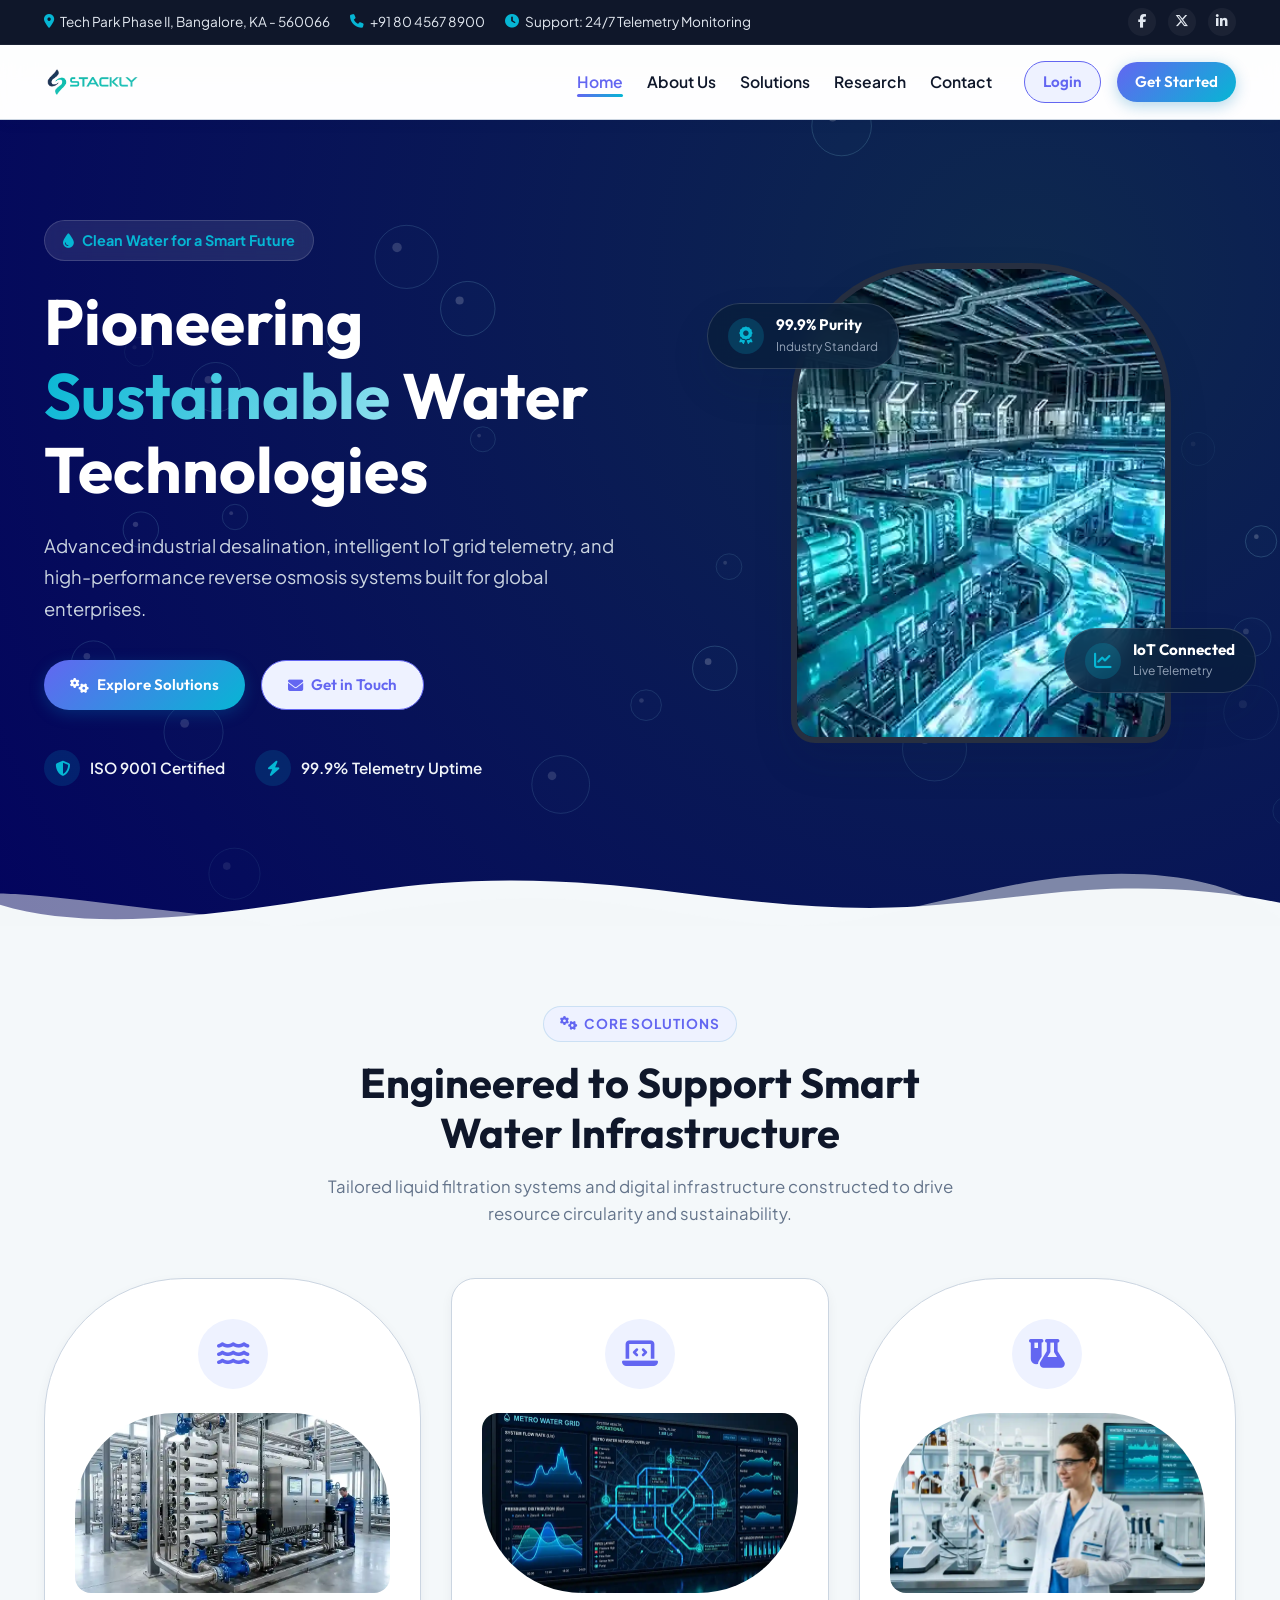
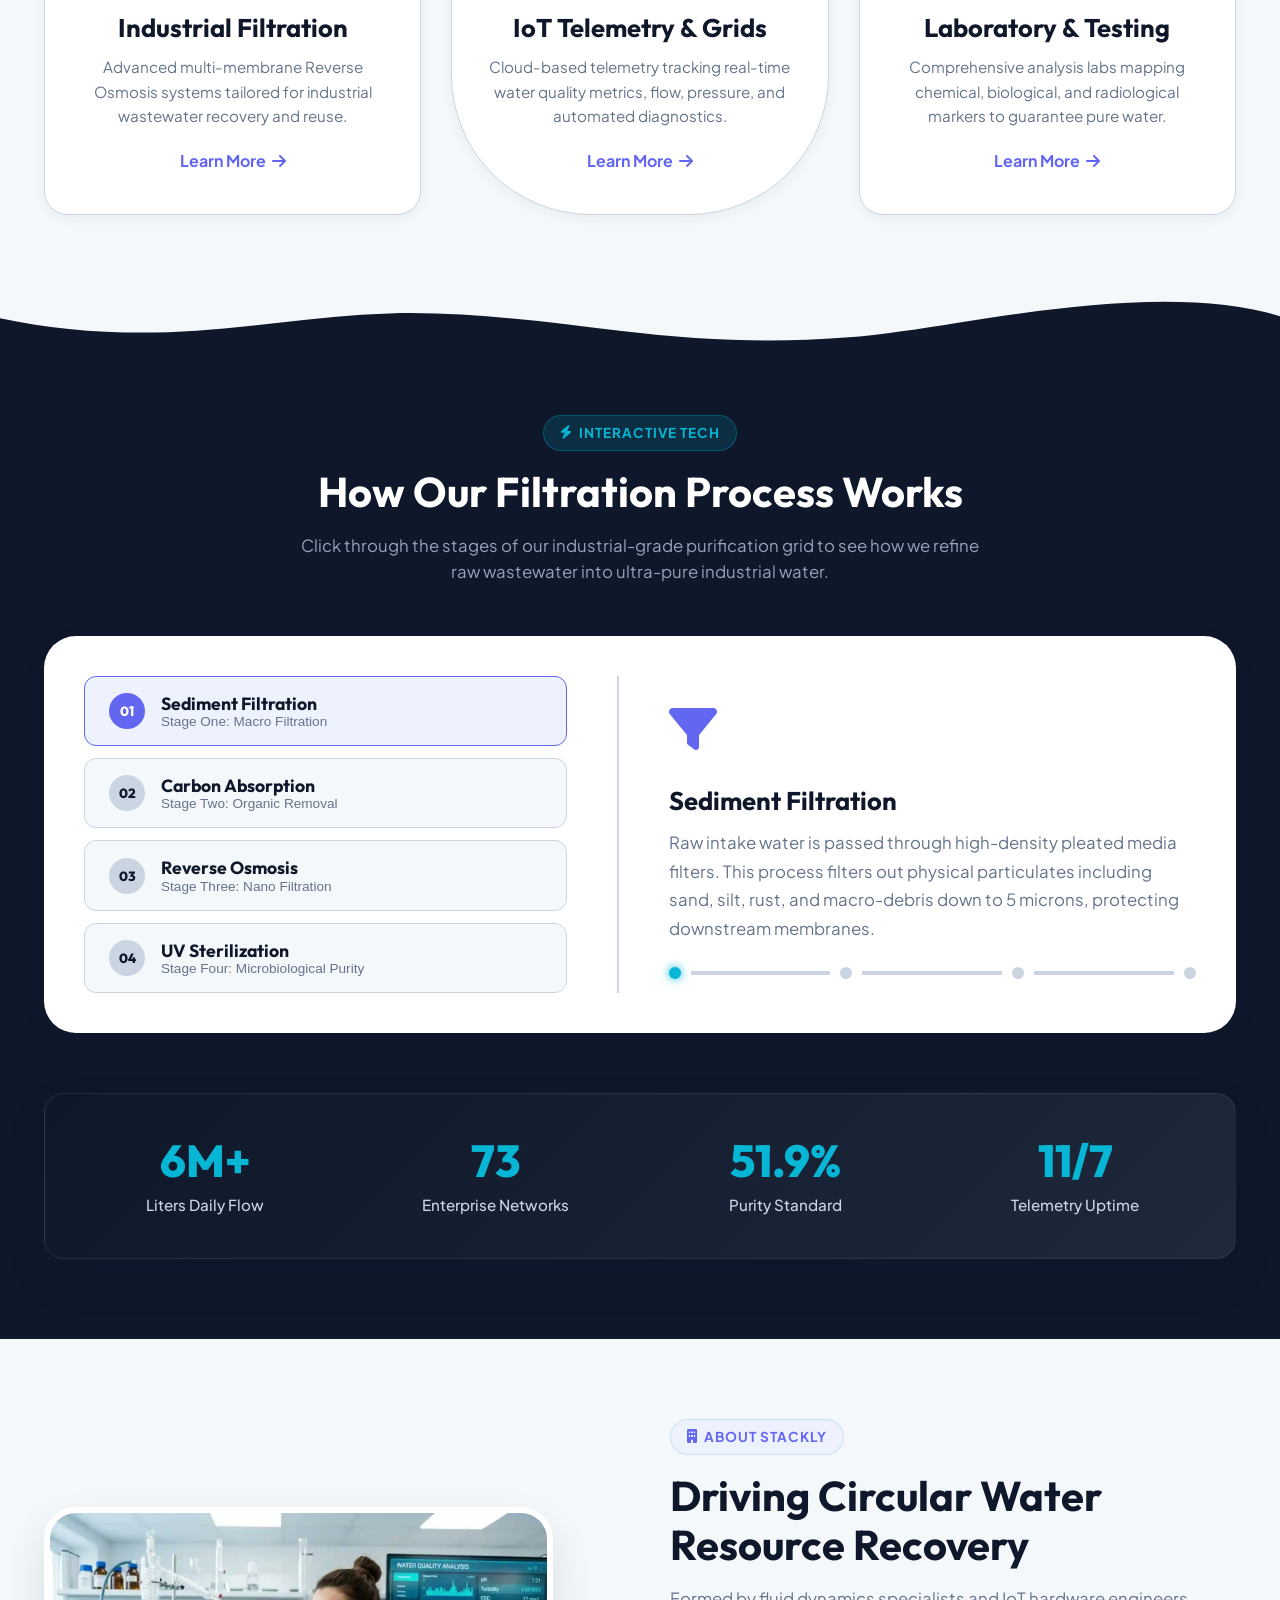
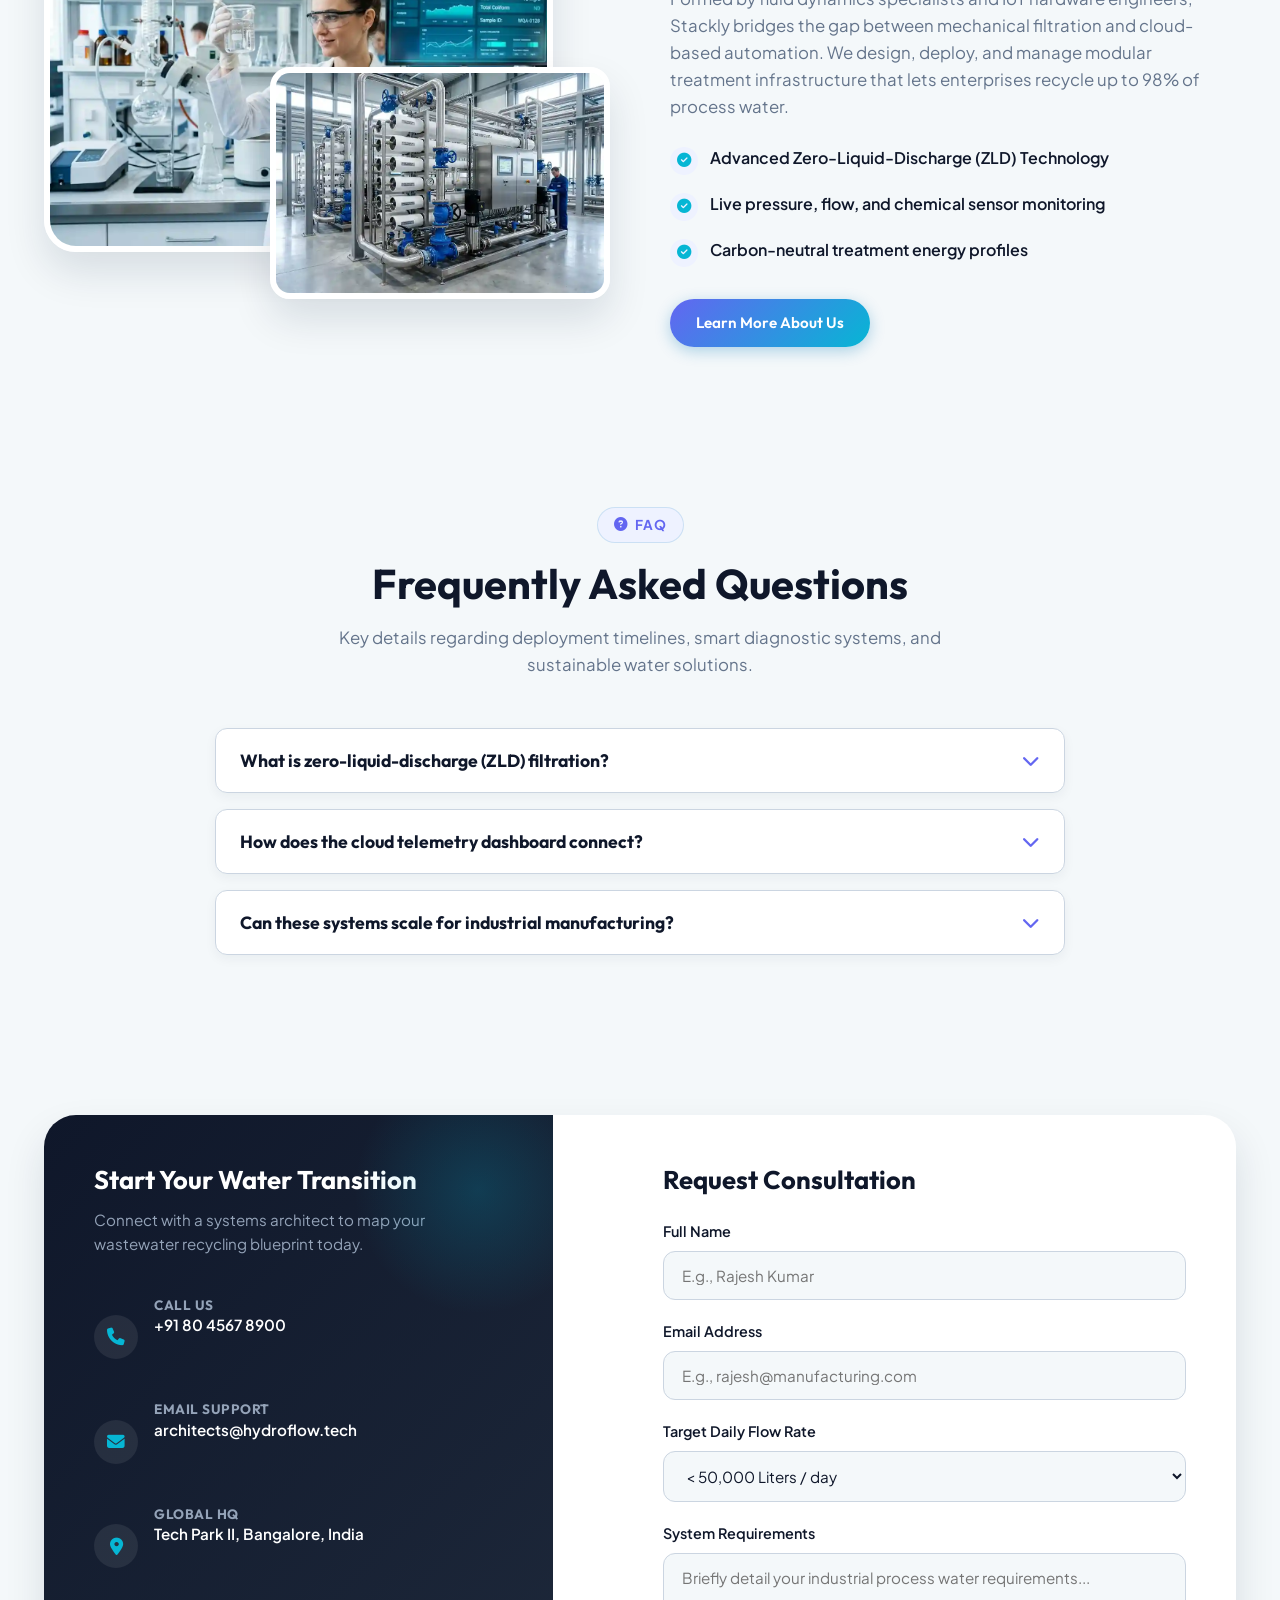
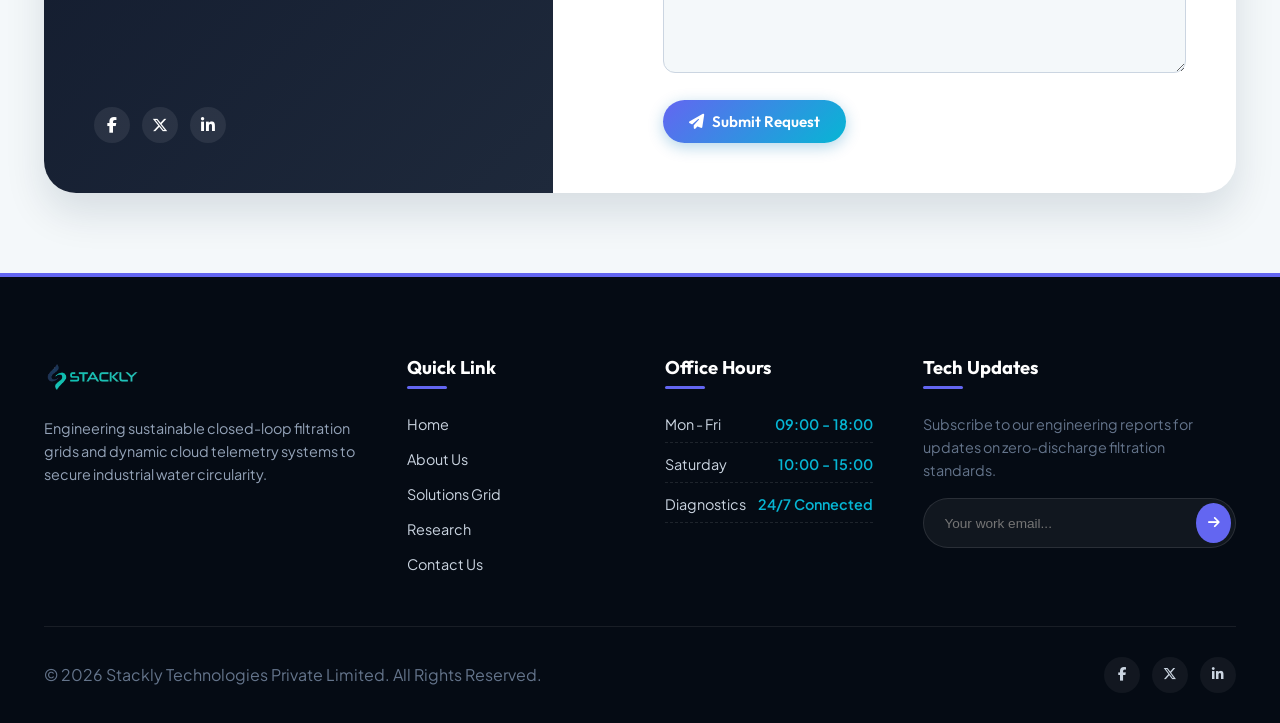
==== index.html @ 46a6b20b "hi" ====
<!DOCTYPE html>
<html lang="en">
<head>
  <meta charset="UTF-8">
  <meta name="viewport" content="width=device-width, initial-scale=1.0">
  <title>Stackly | Advanced Water Technology Solutions</title>
  <meta name="description" content="Stackly is a global leader in sustainable water technology, offering smart filtration, industrial desalination, wastewater treatment, and IoT grid monitoring.">
  <link rel="icon" type="image/webp" href="assets/logo.webp">
  <link rel="stylesheet" href="style.css">
  
  <!-- FontAwesome for Premium Icons -->
  <link rel="stylesheet" href="https://cdnjs.cloudflare.com/ajax/libs/font-awesome/6.5.2/css/all.min.css">
</head>
<body>

  <!-- Custom Cursor Particle Canvas -->
  <canvas id="cursor-canvas"></canvas>

  <!-- Preloader Screen (Fluid Drop Ripple) -->
  <div id="site-preloader" class="site-preloader">
    <div class="preloader-droplet-wrapper">
      <div class="preloader-droplet"></div>
      <div class="preloader-pool"></div>
      <div class="preloader-ripple"></div>
    </div>
    <div class="preloader-logo">Stack<span>ly</span></div>
    <div class="preloader-bar"><span></span></div>
  </div>

  <!-- Top Contact/Info Bar -->
  <div class="top-bar">
    <div class="container">
      <div class="top-bar-info">
        <span><i class="fa-solid fa-location-dot"></i> Tech Park Phase II, Bangalore, KA - 560066</span>
        <span><i class="fa-solid fa-phone"></i> +91 80 4567 8900</span>
        <span><i class="fa-solid fa-clock"></i> Support: 24/7 Telemetry Monitoring</span>
      </div>
      <div class="top-bar-links">
        <a href="404.html" title="Facebook"><i class="fa-brands fa-facebook-f"></i></a>
        <a href="404.html" title="Twitter"><i class="fa-brands fa-x-twitter"></i></a>
        <a href="404.html" title="LinkedIn"><i class="fa-brands fa-linkedin-in"></i></a>
      </div>
    </div>
  </div>

  <!-- Sticky Responsive Header -->
  <header class="navbar">
    <div class="container navbar-bar">
      <a href="index.html" class="brand-logo">
        <img src="assets/logo.webp" alt="Stackly Logo">
      </a>

      <button type="button" class="nav-toggle" id="nav-toggle" aria-label="Open menu" aria-expanded="false" aria-controls="nav-panel">
        <i class="fa-solid fa-bars"></i>
      </button>

      <div class="nav-panel" id="nav-panel">
        <div class="nav-panel-header">
          <a href="index.html" class="brand-logo">
            <img src="assets/logo.webp" alt="Stackly Logo">
          </a>
          <button type="button" class="nav-close" id="nav-close" aria-label="Close menu">
            <i class="fa-solid fa-xmark"></i>
          </button>
        </div>

        <ul class="nav-menu">
          <li><a href="index.html" class="nav-link active">Home</a></li>
          <li><a href="about.html" class="nav-link">About Us</a></li>
          <li><a href="services.html" class="nav-link">Solutions</a></li>
          <li><a href="research.html" class="nav-link">Research</a></li>
          <li><a href="contact.html" class="nav-link">Contact</a></li>
        </ul>

        <div class="nav-actions">
          <a href="login.html" class="btn btn-secondary btn-sm" style="border: 1.5px solid var(--primary); padding: 8px 18px;">Login</a>
          <a href="create-account.html" class="btn btn-primary btn-sm" style="padding: 8px 18px;">Get Started</a>
        </div>
      </div>
    </div>
  </header>

  <!-- Interactive Hero Section -->
  <section class="hero-section">
    <!-- Bubble Simulation Background Canvas -->
    <canvas id="hero-bg-canvas" class="hero-bg-canvas"></canvas>
    
    <div class="container hero-grid">
      <div class="hero-content reveal-left">
        <div class="hero-badge">
          <i class="fa-solid fa-droplet"></i> Clean Water for a Smart Future
        </div>
        <h1 class="hero-title">Pioneering <span>Sustainable</span> Water Technologies</h1>
        <p class="hero-desc">Advanced industrial desalination, intelligent IoT grid telemetry, and high-performance reverse osmosis systems built for global enterprises.</p>

        <div class="hero-buttons">
          <a href="404.html" class="btn btn-primary"><i class="fa-solid fa-gears"></i> Explore Solutions</a>
          <a href="404.html" class="btn btn-secondary"><i class="fa-solid fa-envelope"></i> Get in Touch</a>
        </div>

        <div class="hero-features">
          <div class="hero-feature-item">
            <i class="fa-solid fa-shield-halved"></i> ISO 9001 Certified
          </div>
          <div class="hero-feature-item">
            <i class="fa-solid fa-bolt"></i> 99.9% Telemetry Uptime
          </div>
        </div>
      </div>

      <div class="hero-visual reveal-right">
        <div class="hero-image-wrapper">
          <img src="assets/hero (3)_11zon.webp" alt="Advanced Water Purification Facility">
        </div>

        <!-- Floating Metrics Cards -->
        <div class="floating-card floating-card-1">
          <div class="floating-icon"><i class="fa-solid fa-award"></i></div>
          <div class="floating-text">
            <h5>99.9% Purity</h5>
            <p>Industry Standard</p>
          </div>
        </div>

        <div class="floating-card floating-card-2">
          <div class="floating-icon"><i class="fa-solid fa-chart-line"></i></div>
          <div class="floating-text">
            <h5>IoT Connected</h5>
            <p>Live Telemetry</p>
          </div>
        </div>
      </div>
    </div>

    <!-- Smooth animated SVG wave divider at bottom -->
    <div class="wave-divider" aria-hidden="true">
      <svg data-name="Layer 1" xmlns="http://www.w3.org/2000/svg" viewBox="0 0 1200 120" preserveAspectRatio="none">
        <path d="M0,0V46.29c47.79,22.2,103.59,32.17,158,28,70.36-5.37,136.33-33.31,206.8-37.5C438.64,32.43,512.34,53.67,583,72.05c69.27,18,138.3,24.88,209.4,13.08,36.15-6,69.85-17.84,104.45-29.34C989.49,25,1113-14.29,1200,42.4V0Z" class="shape-fill"></path>
        <path d="M0,0V15.81C13,36.92,27.64,56.86,47.69,72.05,99.41,111.27,165,111,224.58,91.58c31.15-10.15,60.09-26.07,89.67-39.8,40.92-19,84.73-46,130.83-49.67,36.26-2.85,70.9,9.42,105,20.34,35.81,11.5,71.07,23.63,108.77,29.92,57.17,9.53,114.73-1.89,170.83-17.58,42-11.75,81.42-30.83,122.92-42.58C921,5.5,994,18.42,1062,35.35c41.36,10.3,81.56,22.84,123.64,28.61C1191.13,64.73,1196.2,65.07,1200,65.24V0Z" class="shape-fill"></path>
      </svg>
    </div>
  </section>

  <!-- Solutions Grid (Arch layout like veterinary site) -->
  <section class="section">
    <div class="container">
      <div class="section-header reveal">
        <span class="section-tag"><i class="fa-solid fa-gears"></i> Core Solutions</span>
        <h2 class="section-title">Engineered to Support Smart Water Infrastructure</h2>
        <p class="section-desc">Tailored liquid filtration systems and digital infrastructure constructed to drive resource circularity and sustainability.</p>
      </div>

      <div class="arch-grid">
        <!-- Arch Card 1 (Normal Arch) -->
        <div class="arch-card reveal delay-100">
          <div class="arch-card-icon"><i class="fa-solid fa-water"></i></div>
          <img src="assets/filtration_11zon.webp" alt="Industrial RO Purification Cylinders" class="arch-card-img">
          <h3 class="arch-card-title">Industrial Filtration</h3>
          <p class="arch-card-desc">Advanced multi-membrane Reverse Osmosis systems tailored for industrial wastewater recovery and reuse.</p>
          <a href="404.html" class="learn-more-link">Learn More <i class="fa-solid fa-arrow-right"></i></a>
        </div>

        <!-- Arch Card 2 (Inverted Arch) -->
        <div class="arch-card invert-arch reveal delay-200">
          <div class="arch-card-icon"><i class="fa-solid fa-laptop-code"></i></div>
          <img src="assets/dashboard_11zon.webp" alt="Smart IoT Flow Dashboard Visualization" class="arch-card-img">
          <h3 class="arch-card-title">IoT Telemetry & Grids</h3>
          <p class="arch-card-desc">Cloud-based telemetry tracking real-time water quality metrics, flow, pressure, and automated diagnostics.</p>
          <a href="404.html" class="learn-more-link">Learn More <i class="fa-solid fa-arrow-right"></i></a>
        </div>

        <!-- Arch Card 3 (Normal Arch) -->
        <div class="arch-card reveal delay-300">
          <div class="arch-card-icon"><i class="fa-solid fa-flask-vial"></i></div>
          <img src="assets/lab_11zon.webp" alt="Technician Testing Pure Water Quality" class="arch-card-img">
          <h3 class="arch-card-title">Laboratory & Testing</h3>
          <p class="arch-card-desc">Comprehensive analysis labs mapping chemical, biological, and radiological markers to guarantee pure water.</p>
          <a href="404.html" class="learn-more-link">Learn More <i class="fa-solid fa-arrow-right"></i></a>
        </div>
      </div>
    </div>
  </section>

  <!-- Interactive 4-Stage Filtration Simulator Section -->
  <section class="section section-dark">
    <!-- Top Animated Wave Divider -->
    <div class="wave-divider-top" aria-hidden="true">
      <svg data-name="Layer 1" xmlns="http://www.w3.org/2000/svg" viewBox="0 0 1200 120" preserveAspectRatio="none">
        <path d="M0,0V46.29c47.79,22.2,103.59,32.17,158,28,70.36-5.37,136.33-33.31,206.8-37.5C438.64,32.43,512.34,53.67,583,72.05c69.27,18,138.3,24.88,209.4,13.08,36.15-6,69.85-17.84,104.45-29.34C989.49,25,1113-14.29,1200,42.4V0Z" class="shape-fill"></path>
      </svg>
    </div>

    <div class="container" style="padding-top: 40px;">
      <div class="section-header reveal">
        <span class="section-tag"><i class="fa-solid fa-bolt"></i> Interactive Tech</span>
        <h2 class="section-title">How Our Filtration Process Works</h2>
        <p class="section-desc">Click through the stages of our industrial-grade purification grid to see how we refine raw wastewater into ultra-pure industrial water.</p>
      </div>

      <!-- Interactive filtration container -->
      <div class="filtration-container reveal">
        <!-- Stage buttons (left) -->
        <div class="filtration-stages">
          <button class="filtration-stage-btn active" data-stage="1">
            <div class="filtration-stage-num">01</div>
            <div class="filtration-stage-title">
              <h4>Sediment Filtration</h4>
              <p>Stage One: Macro Filtration</p>
            </div>
          </button>
          <button class="filtration-stage-btn" data-stage="2">
            <div class="filtration-stage-num">02</div>
            <div class="filtration-stage-title">
              <h4>Carbon Absorption</h4>
              <p>Stage Two: Organic Removal</p>
            </div>
          </button>
          <button class="filtration-stage-btn" data-stage="3">
            <div class="filtration-stage-num">03</div>
            <div class="filtration-stage-title">
              <h4>Reverse Osmosis</h4>
              <p>Stage Three: Nano Filtration</p>
            </div>
          </button>
          <button class="filtration-stage-btn" data-stage="4">
            <div class="filtration-stage-num">04</div>
            <div class="filtration-stage-title">
              <h4>UV Sterilization</h4>
              <p>Stage Four: Microbiological Purity</p>
            </div>
          </button>
        </div>

        <!-- Stage details (right) -->
        <div class="filtration-details">
          <!-- Card 1 -->
          <div class="filtration-detail-card active" id="detail-1">
            <div class="filtration-detail-icon"><i class="fa-solid fa-filter"></i></div>
            <h3 class="filtration-detail-title">Sediment Filtration</h3>
            <p class="filtration-detail-desc">Raw intake water is passed through high-density pleated media filters. This process filters out physical particulates including sand, silt, rust, and macro-debris down to 5 microns, protecting downstream membranes.</p>
            <div class="filtration-flow-diagram">
              <span class="flow-dot filled"></span>
              <span class="flow-line"></span>
              <span class="flow-dot"></span>
              <span class="flow-line"></span>
              <span class="flow-dot"></span>
              <span class="flow-line"></span>
              <span class="flow-dot"></span>
            </div>
          </div>

          <!-- Card 2 -->
          <div class="filtration-detail-card" id="detail-2">
            <div class="filtration-detail-icon"><i class="fa-solid fa-cube"></i></div>
            <h3 class="filtration-detail-title">Activated Carbon Absorption</h3>
            <p class="filtration-detail-desc">Water flows through porous activated carbon blocks that absorb volatile organic compounds (VOCs), chlorine, synthetic chemicals, pesticides, and unpleasant tastes or odors. An essential shield stage for our RO membranes.</p>
            <div class="filtration-flow-diagram">
              <span class="flow-dot filled"></span>
              <span class="flow-line filled"></span>
              <span class="flow-dot filled"></span>
              <span class="flow-line"></span>
              <span class="flow-dot"></span>
              <span class="flow-line"></span>
              <span class="flow-dot"></span>
            </div>
          </div>

          <!-- Card 3 -->
          <div class="filtration-detail-card" id="detail-3">
            <div class="filtration-detail-icon"><i class="fa-solid fa-circle-nodes"></i></div>
            <h3 class="filtration-detail-title">Reverse Osmosis (RO)</h3>
            <p class="filtration-detail-desc">The core chemical purification phase. Water is pressurized through semi-permeable spiral-wound RO membranes. This nanostructure blocks 99.9% of dissolved salts, heavy metals, microplastics, fluorides, and contaminants down to 0.0001 microns.</p>
            <div class="filtration-flow-diagram">
              <span class="flow-dot filled"></span>
              <span class="flow-line filled"></span>
              <span class="flow-dot filled"></span>
              <span class="flow-line filled"></span>
              <span class="flow-dot filled"></span>
              <span class="flow-line"></span>
              <span class="flow-dot"></span>
            </div>
          </div>

          <!-- Card 4 -->
          <div class="filtration-detail-card" id="detail-4">
            <div class="filtration-detail-icon"><i class="fa-solid fa-sun"></i></div>
            <h3 class="filtration-detail-title">UV Sterilization</h3>
            <p class="filtration-detail-desc">In the final sanitation loop, water passes through a chamber emitting high-intensity germicidal UV-C wavelengths (254nm). This destroys the cellular DNA of viruses, bacteria, and cysts, rendering water microbiologically pure without chemicals.</p>
            <div class="filtration-flow-diagram">
              <span class="flow-dot filled"></span>
              <span class="flow-line filled"></span>
              <span class="flow-dot filled"></span>
              <span class="flow-line filled"></span>
              <span class="flow-dot filled"></span>
              <span class="flow-line filled"></span>
              <span class="flow-dot filled"></span>
            </div>
          </div>
        </div>
      </div>

      <!-- Stats Bar with dynamic count-up -->
      <div class="stats-bar reveal">
        <div class="stat-item">
          <h3 class="count-target" data-value="12000000">0</h3>
          <p>Liters Daily Flow</p>
        </div>
        <div class="stat-item">
          <h3 class="count-target" data-value="140">0</h3>
          <p>Enterprise Networks</p>
        </div>
        <div class="stat-item">
          <h3 class="count-target" data-value="99" data-suffix=".9%">0</h3>
          <p>Purity Standard</p>
        </div>
        <div class="stat-item">
          <h3 class="count-target" data-value="24" data-suffix="/7">0</h3>
          <p>Telemetry Uptime</p>
        </div>
      </div>
    </div>
  </section>

  <!-- About Us Split Panel -->
  <section class="section">
    <div class="container about-split-grid">
      <div class="about-split-visual reveal-left">
        <img src="assets/lab_11zon.webp" alt="HydroFlow Water Lab Facility" class="about-image-main">
        <img src="assets/filtration_11zon.webp" alt="Membrane cylinders close-up" class="about-image-sub">
      </div>

      <div class="about-split-content reveal-right">
        <span class="section-tag"><i class="fa-solid fa-building"></i> About Stackly</span>
        <h2 class="section-title">Driving Circular Water Resource Recovery</h2>
        <p class="section-desc">Formed by fluid dynamics specialists and IoT hardware engineers, Stackly bridges the gap between mechanical filtration and cloud-based automation. We design, deploy, and manage modular treatment infrastructure that lets enterprises recycle up to 98% of process water.</p>
        
        <ul class="about-bullets">
          <li><i class="fa-solid fa-circle-check"></i> Advanced Zero-Liquid-Discharge (ZLD) Technology</li>
          <li><i class="fa-solid fa-circle-check"></i> Live pressure, flow, and chemical sensor monitoring</li>
          <li><i class="fa-solid fa-circle-check"></i> Carbon-neutral treatment energy profiles</li>
        </ul>

        <a href="404.html" class="btn btn-primary">Learn More About Us</a>
      </div>
    </div>
  </section>

  <!-- FAQ Accordion -->
  <section class="section bg-light-section">
    <div class="container">
      <div class="section-header reveal">
        <span class="section-tag"><i class="fa-solid fa-circle-question"></i> FAQ</span>
        <h2 class="section-title">Frequently Asked Questions</h2>
        <p class="section-desc">Key details regarding deployment timelines, smart diagnostic systems, and sustainable water solutions.</p>
      </div>

      <div class="faq-list reveal">
        <div class="faq-item">
          <button class="faq-question">
            What is zero-liquid-discharge (ZLD) filtration?
            <i class="fa-solid fa-chevron-down"></i>
          </button>
          <div class="faq-answer">
            <p>Zero-Liquid-Discharge (ZLD) is a treatment process designed to limit wastewater discharge entirely. It purifies wastewater, recovers resources, and concentrates solids into a dry crystal mass for safe recovery or disposal, saving up to 98% of process water.</p>
          </div>
        </div>

        <div class="faq-item">
          <button class="faq-question">
            How does the cloud telemetry dashboard connect?
            <i class="fa-solid fa-chevron-down"></i>
          </button>
          <div class="faq-answer">
            <p>Every filtration skid we deploy is built with an integrated IoT controller connected to industrial-grade sensors. This telemetry streams real-time pressure differential, TDS (Total Dissolved Solids) count, flow rate, and valve status to our secure AWS dashboard for analytics.</p>
          </div>
        </div>

        <div class="faq-item">
          <button class="faq-question">
            Can these systems scale for industrial manufacturing?
            <i class="fa-solid fa-chevron-down"></i>
          </button>
          <div class="faq-answer">
            <p>Absolutely. We build modular containerized treatment solutions capable of filtering anywhere from 10,000 liters to over 5,000,000 liters of intake daily. Module additions can be hot-swapped into existing pipe grids with minimal downtime.</p>
          </div>
        </div>
      </div>
    </div>
  </section>

  <!-- Contact Us Quick Form Section -->
  <section class="section">
    <div class="container">
      <div class="contact-grid reveal">
        <!-- Info Column -->
        <div class="contact-info-panel">
          <div class="contact-info-top">
            <h3>Start Your Water Transition</h3>
            <p>Connect with a systems architect to map your wastewater recycling blueprint today.</p>
            
            <div class="contact-details">
              <div class="contact-detail-item">
                <div class="contact-detail-icon"><i class="fa-solid fa-phone"></i></div>
                <div class="contact-detail-text">
                  <h5>Call Us</h5>
                  <p>+91 80 4567 8900</p>
                </div>
              </div>

              <div class="contact-detail-item">
                <div class="contact-detail-icon"><i class="fa-solid fa-envelope"></i></div>
                <div class="contact-detail-text">
                  <h5>Email Support</h5>
                  <p>architects@hydroflow.tech</p>
                </div>
              </div>

              <div class="contact-detail-item">
                <div class="contact-detail-icon"><i class="fa-solid fa-location-dot"></i></div>
                <div class="contact-detail-text">
                  <h5>Global HQ</h5>
                  <p>Tech Park II, Bangalore, India</p>
                </div>
              </div>
            </div>
          </div>

          <div class="contact-socials">
            <a href="404.html"><i class="fa-brands fa-facebook-f"></i></a>
            <a href="404.html"><i class="fa-brands fa-x-twitter"></i></a>
            <a href="404.html"><i class="fa-brands fa-linkedin-in"></i></a>
          </div>
        </div>

        <!-- Form Column -->
        <div class="contact-form-panel">
          <h3>Request Consultation</h3>
          <form id="contact-form">
            <div class="form-group">
              <label for="name" class="form-label">Full Name</label>
              <input type="text" id="name" class="form-control" placeholder="E.g., Rajesh Kumar" required>
            </div>

            <div class="form-group">
              <label for="email" class="form-label">Email Address</label>
              <input type="email" id="email" class="form-control" placeholder="E.g., rajesh@manufacturing.com" required>
            </div>

            <div class="form-group">
              <label for="flow" class="form-label">Target Daily Flow Rate</label>
              <select id="flow" class="form-control">
                <option value="micro">&lt; 50,000 Liters / day</option>
                <option value="medium">50,000 - 500,000 Liters / day</option>
                <option value="macro">&gt; 500,000 Liters / day</option>
              </select>
            </div>

            <div class="form-group">
              <label for="message" class="form-label">System Requirements</label>
              <textarea id="message" class="form-control" placeholder="Briefly detail your industrial process water requirements..."></textarea>
            </div>

            <button type="submit" class="btn btn-primary"><i class="fa-solid fa-paper-plane"></i> Submit Request</button>
          </form>
        </div>
      </div>
    </div>
  </section>

  <!-- Global Footer -->
  <footer class="footer">
    <div class="container">
      <div class="footer-grid">
        <div class="footer-col footer-about">
          <a href="index.html" class="brand-logo" style="margin-bottom: 20px;">
            <img src="assets/logo.webp" alt="Stackly logo">
          </a>
          <p>Engineering sustainable closed-loop filtration grids and dynamic cloud telemetry systems to secure industrial water circularity.</p>
        </div>

        <div class="footer-col">
          <h4>Quick Link</h4>
          <ul class="footer-links">
            <li><a href="index.html">Home</a></li>
            <li><a href="about.html">About Us</a></li>
            <li><a href="services.html">Solutions Grid</a></li>
            <li><a href="research.html">Research</a></li>
            <li><a href="contact.html">Contact Us</a></li>
          </ul>
        </div>

        <div class="footer-col">
          <h4>Office Hours</h4>
          <div class="footer-hours-list">
            <div class="footer-hours-row">
              <span>Mon - Fri</span>
              <span>09:00 - 18:00</span>
            </div>
            <div class="footer-hours-row">
              <span>Saturday</span>
              <span>10:00 - 15:00</span>
            </div>
            <div class="footer-hours-row">
              <span>Diagnostics</span>
              <span>24/7 Connected</span>
            </div>
          </div>
        </div>

        <div class="footer-col footer-newsletter">
          <h4>Tech Updates</h4>
          <p>Subscribe to our engineering reports for updates on zero-discharge filtration standards.</p>
          <form class="newsletter-form">
            <input type="email" placeholder="Your work email..." required>
            <button type="submit"><i class="fa-solid fa-arrow-right"></i></button>
          </form>
        </div>
      </div>

      <div class="footer-bottom">
        <p>&copy; 2026 Stackly Technologies Private Limited. All Rights Reserved.</p>
        <div class="footer-social-links">
          <a href="404.html"><i class="fa-brands fa-facebook-f"></i></a>
          <a href="404.html"><i class="fa-brands fa-x-twitter"></i></a>
          <a href="404.html"><i class="fa-brands fa-linkedin-in"></i></a>
        </div>
      </div>
    </div>
  </footer>

  <script src="app.js"></script>
</body>
</html>
---- style.css ----
@import url('https://fonts.googleapis.com/css2?family=Plus+Jakarta+Sans:wght@400;500;600;700;800&family=Outfit:wght@500;600;700;800&display=swap');

:root {
  /* Water Technology Brand Palette */
  --primary: #6366f1;
  --primary-hover: #4f46e5;
  --primary-light: #eef2ff;
  --secondary: #06b6d4;
  --secondary-light: #ecfeff;
  --accent: #f59e0b;
  --accent-hover: #d97706;
  --dark: #0f172a;
  --dark-surface: #1e293b;
  --text-main: #334155;
  --text-muted: #64748b;
  --bg-light: #f4f8fa;
  --bg-white: #ffffff;
  --card-bg: #ffffff;
  --border-color: #cbd5e1;

  --font-heading: 'Outfit', sans-serif;
  --font-body: 'Plus Jakarta Sans', sans-serif;

  --shadow-sm: 0 4px 12px rgba(9, 30, 58, 0.05);
  --shadow-md: 0 10px 25px rgba(9, 30, 58, 0.08);
  --shadow-lg: 0 20px 40px rgba(9, 30, 58, 0.12);
  --shadow-elevated: 0 20px 30px rgba(0, 119, 182, 0.18);

  --radius-sm: 12px;
  --radius-md: 20px;
  --radius-lg: 32px;
  --radius-arch-top: 140px 140px 24px 24px;
  --radius-arch-bottom: 24px 24px 140px 140px;
  --radius-pill: 999px;

  --transition-fast: 0.15s cubic-bezier(0.2, 0.8, 0.2, 1);
  --transition-normal: 0.3s cubic-bezier(0.2, 0.8, 0.2, 1);
  --transition-slow: 0.6s cubic-bezier(0.2, 0.8, 0.2, 1);
}

*, *::before, *::after {
  box-sizing: border-box;
  margin: 0;
  padding: 0;
}

html {
  scroll-behavior: smooth;
  font-size: 16px;
  max-width: 100%;
  overflow-x: clip;
}

body {
  font-family: var(--font-body);
  background-color: var(--bg-light);
  color: var(--text-main);
  line-height: 1.6;
  overflow-x: clip;
  position: relative;
  max-width: 100%;
  width: 100%;
}

img, video, canvas, svg {
  max-width: 100%;
  height: auto;
}

html.menu-open, body.menu-open {
  overflow: hidden !important;
  height: 100dvh !important;
  touch-action: none !important;
}

/* Custom Interactive Cursor Canvas */
#cursor-canvas {
  position: fixed;
  top: 0;
  left: 0;
  width: 100vw;
  height: 100vh;
  pointer-events: none;
  z-index: 99999;
}

/* Typography */
h1, h2, h3, h4, h5, h6 {
  font-family: var(--font-heading);
  color: var(--dark);
  font-weight: 700;
  line-height: 1.2;
}

h1 { font-size: clamp(2.4rem, 5vw, 3.8rem); }
h2 { font-size: clamp(1.8rem, 3.5vw, 2.6rem); }
h3 { font-size: clamp(1.4rem, 2vw, 1.8rem); }
h4 { font-size: 1.25rem; }

p {
  color: var(--text-muted);
  font-size: 1rem;
}

a {
  text-decoration: none;
  color: inherit;
  transition: var(--transition-fast);
}

/* PRELOADER STYLES (Droplet Ripple Effect) */
.site-preloader {
  position: fixed;
  inset: 0;
  background-color: var(--dark);
  z-index: 999999;
  display: flex;
  justify-content: center;
  align-items: center;
  flex-direction: column;
  transition: opacity 0.5s ease, visibility 0.5s ease;
}

.site-preloader.fade-out {
  opacity: 0;
  visibility: hidden;
  pointer-events: none;
}

.preloader-droplet-wrapper {
  position: relative;
  width: 120px;
  height: 150px;
  display: flex;
  justify-content: center;
}

.preloader-droplet {
  width: 24px;
  height: 24px;
  background: var(--secondary);
  border-radius: 50% 0 50% 50%;
  transform: rotate(-45deg);
  animation: drop-down 1.8s infinite cubic-bezier(0.47, 0, 0.745, 0.715);
}

.preloader-pool {
  width: 100px;
  height: 10px;
  background: rgba(0, 180, 216, 0.2);
  border-radius: 50%;
  position: absolute;
  bottom: 10px;
  left: 50%;
  transform: translateX(-50%);
}

.preloader-ripple {
  position: absolute;
  bottom: 12px;
  left: 50%;
  transform: translateX(-50%);
  width: 10px;
  height: 2px;
  border: 2px solid var(--secondary);
  border-radius: 50%;
  opacity: 0;
  animation: ripple-out 1.8s infinite cubic-bezier(0.1, 0.8, 0.3, 1);
}

.preloader-logo {
  font-family: var(--font-heading);
  font-size: 2rem;
  font-weight: 800;
  color: var(--bg-white);
  margin-top: 24px;
  letter-spacing: 1px;
}

.preloader-logo span {
  color: var(--secondary);
}

.preloader-bar {
  width: 200px;
  height: 4px;
  background: rgba(255, 255, 255, 0.1);
  border-radius: 4px;
  margin-top: 16px;
  overflow: hidden;
  position: relative;
}

.preloader-bar span {
  content: '';
  position: absolute;
  left: 0;
  top: 0;
  height: 100%;
  width: 0%;
  background: linear-gradient(90deg, var(--primary), var(--secondary));
  animation: loading-fill 1.8s infinite linear;
}

/* TOP BAR & NAVBAR */
.top-bar {
  background-color: var(--dark);
  color: #e2e8f0;
  font-size: 0.85rem;
  padding: 8px 0;
  border-bottom: 1px solid rgba(255, 255, 255, 0.05);
}

.top-bar .container {
  display: flex;
  justify-content: space-between;
  align-items: center;
}

.top-bar-info {
  display: flex;
  gap: 20px;
  align-items: center;
}

.top-bar-info span {
  display: flex;
  align-items: center;
  gap: 6px;
}

.top-bar-info i {
  color: var(--secondary);
}

.top-bar-links {
  display: flex;
  gap: 12px;
}

.top-bar-links a {
  color: #e2e8f0;
  width: 28px;
  height: 28px;
  border-radius: 50%;
  background: rgba(255, 255, 255, 0.05);
  display: flex;
  align-items: center;
  justify-content: center;
  font-size: 0.85rem;
}

.top-bar-links a:hover {
  background: var(--primary);
  color: #fff;
  transform: translateY(-2px);
}

.navbar {
  position: sticky;
  top: 0;
  z-index: 1000;
  background-color: rgba(255, 255, 255, 0.85);
  backdrop-filter: blur(16px);
  border-bottom: 1px solid var(--border-color);
  padding: 16px 0;
  transition: var(--transition-normal);
  box-shadow: var(--shadow-sm);
  width: 100%;
}

.navbar.scrolled {
  padding: 10px 0;
  box-shadow: var(--shadow-md);
  background-color: rgba(255, 255, 255, 0.95);
}

.navbar-bar {
  display: flex;
  align-items: center;
  justify-content: space-between;
  width: 100%;
}

.brand-logo {
  display: flex;
  align-items: center;
  gap: 10px;
  font-family: var(--font-heading);
  font-size: 1.6rem;
  font-weight: 800;
  color: var(--dark);
}

.brand-logo img {
  height: 40px;
  width: auto;
  transition: var(--transition-normal);
}

.brand-logo span {
  color: var(--primary);
  position: relative;
}

.brand-logo:hover img {
  transform: rotate(-10deg) scale(1.1);
}

.nav-panel {
  display: flex;
  align-items: center;
  gap: 32px;
}

.nav-panel-header {
  display: none;
}

.nav-menu {
  display: flex;
  list-style: none;
  gap: 24px;
}

.nav-link {
  font-weight: 600;
  font-size: 0.98rem;
  color: var(--dark);
  position: relative;
  padding: 6px 0;
}

.nav-link::after {
  content: '';
  position: absolute;
  bottom: 0;
  left: 0;
  width: 0%;
  height: 3px;
  background: linear-gradient(90deg, var(--primary), var(--secondary));
  border-radius: 2px;
  transition: var(--transition-fast);
}

.nav-link:hover::after,
.nav-link.active::after {
  width: 100%;
}

.nav-link.active {
  color: var(--primary);
}

.nav-actions {
  display: flex;
  align-items: center;
  gap: 16px;
}

.nav-toggle, .nav-close {
  display: none;
  background: var(--bg-white);
  border: 1px solid var(--border-color);
  width: 44px;
  height: 44px;
  border-radius: 12px;
  font-size: 1.25rem;
  color: var(--dark);
  cursor: pointer;
  align-items: center;
  justify-content: center;
  transition: var(--transition-fast);
}

.nav-toggle:hover {
  border-color: var(--primary);
  color: var(--primary);
}

/* BUTTONS */
.btn {
  display: inline-flex;
  align-items: center;
  justify-content: center;
  gap: 8px;
  padding: 12px 26px;
  border-radius: var(--radius-pill);
  font-family: var(--font-heading);
  font-weight: 600;
  font-size: 0.95rem;
  cursor: pointer;
  border: none;
  outline: none;
  transition: var(--transition-normal);
}

.btn-primary {
  background: linear-gradient(135deg, var(--primary), var(--secondary));
  color: #fff;
  box-shadow: 0 4px 15px rgba(0, 119, 182, 0.3);
}

.btn-primary:hover {
  box-shadow: 0 8px 25px rgba(0, 119, 182, 0.5);
  transform: translateY(-3px) scale(1.02);
}

.btn-secondary {
  background-color: var(--primary-light);
  color: var(--primary);
  border: 1.5px solid var(--primary);
}

.btn-secondary:hover {
  background-color: var(--primary);
  color: #fff;
  transform: translateY(-3px);
}

.btn-accent {
  background: linear-gradient(135deg, var(--accent), var(--accent-hover));
  color: #fff;
  box-shadow: 0 4px 15px rgba(247, 127, 0, 0.3);
}

.btn-accent:hover {
  box-shadow: 0 8px 25px rgba(247, 127, 0, 0.5);
  transform: translateY(-3px);
}

/* CONTAINERS & SECTIONS */
.container {
  width: 100%;
  max-width: 1240px;
  margin: 0 auto;
  padding: 0 24px;
}

.section {
  padding: 80px 0;
  position: relative;
}

.section-dark {
  background-color: var(--dark);
  color: #fff;
}

.section-dark .section-title {
  color: #fff;
}

.section-header {
  text-align: center;
  max-width: 680px;
  margin: 0 auto 50px auto;
}

.section-tag {
  display: inline-flex;
  align-items: center;
  gap: 6px;
  padding: 6px 16px;
  border-radius: var(--radius-pill);
  background: var(--primary-light);
  color: var(--primary);
  font-weight: 700;
  font-size: 0.85rem;
  text-transform: uppercase;
  letter-spacing: 1px;
  margin-bottom: 16px;
  border: 1px solid rgba(0, 119, 182, 0.15);
}

.section-dark .section-tag {
  background: rgba(0, 180, 216, 0.15);
  color: var(--secondary);
  border-color: rgba(0, 180, 216, 0.3);
}

.section-title {
  margin-bottom: 16px;
}

.section-desc {
  font-size: 1.05rem;
  color: var(--text-muted);
}

.section-dark .section-desc {
  color: #94a3b8;
}

/* HERO SECTION */
.hero-section {
  position: relative;
  padding: 100px 0 140px 0;
  background: radial-gradient(circle at 80% 20%, #0e294e 0%, #03045e 100%);
  overflow: hidden;
  color: #fff;
  min-height: calc(100vh - 120px);
  display: flex;
  align-items: center;
}

.hero-bg-canvas {
  position: absolute;
  inset: 0;
  width: 100%;
  height: 100%;
  z-index: 1;
  pointer-events: none;
}

.hero-grid {
  display: grid;
  grid-template-columns: 1.1fr 0.9fr;
  gap: 60px;
  align-items: center;
  position: relative;
  z-index: 2;
}

.hero-badge {
  display: inline-flex;
  align-items: center;
  gap: 8px;
  background: rgba(255, 255, 255, 0.1);
  backdrop-filter: blur(8px);
  padding: 8px 18px;
  border-radius: var(--radius-pill);
  font-size: 0.9rem;
  font-weight: 700;
  color: var(--secondary);
  margin-bottom: 24px;
  border: 1px solid rgba(255, 255, 255, 0.15);
}

.hero-title {
  font-size: clamp(2.6rem, 5vw, 4.2rem);
  margin-bottom: 24px;
  color: #ffffff;
  line-height: 1.15;
}

.hero-title span {
  background: linear-gradient(120deg, var(--secondary), #90e0ef);
  -webkit-background-clip: text;
  -webkit-text-fill-color: transparent;
  position: relative;
}

.hero-desc {
  font-size: 1.15rem;
  margin-bottom: 36px;
  color: #cbd5e1;
  max-width: 580px;
  line-height: 1.7;
}

.hero-buttons {
  display: flex;
  gap: 16px;
  flex-wrap: wrap;
  margin-bottom: 40px;
}

.hero-features {
  display: flex;
  gap: 30px;
}

.hero-feature-item {
  display: flex;
  align-items: center;
  gap: 10px;
  font-weight: 600;
  font-size: 0.95rem;
  color: #f1f5f9;
}

.hero-feature-item i {
  color: var(--secondary);
  background: rgba(0, 180, 216, 0.15);
  width: 36px;
  height: 36px;
  border-radius: 50%;
  display: flex;
  align-items: center;
  justify-content: center;
}

.hero-visual {
  position: relative;
  display: flex;
  justify-content: center;
}

.hero-image-wrapper {
  position: relative;
  width: 100%;
  max-width: 380px;
  height: 480px;
  border-radius: var(--radius-arch-top);
  overflow: hidden;
  border: 6px solid rgba(255, 255, 255, 0.1);
  box-shadow: var(--shadow-lg);
  background: var(--dark);
}

.hero-image-wrapper img {
  width: 100%;
  height: 100%;
  object-fit: cover;
  transition: transform 0.8s ease;
}

.hero-image-wrapper:hover img {
  transform: scale(1.05);
}

.floating-card {
  position: absolute;
  background: rgba(9, 30, 58, 0.75);
  backdrop-filter: blur(12px);
  padding: 12px 20px;
  border-radius: var(--radius-pill);
  border: 1px solid rgba(255, 255, 255, 0.15);
  display: flex;
  align-items: center;
  gap: 12px;
  box-shadow: var(--shadow-lg);
  z-index: 3;
}

.floating-card-1 {
  top: 40px;
  left: -20px;
  animation: float 4s ease-in-out infinite;
}

.floating-card-2 {
  bottom: 50px;
  right: -20px;
  animation: float 4s ease-in-out infinite 2s;
}

.floating-icon {
  width: 36px;
  height: 36px;
  border-radius: 50%;
  background: rgba(0, 180, 216, 0.2);
  color: var(--secondary);
  display: flex;
  align-items: center;
  justify-content: center;
  font-size: 1.1rem;
}

.floating-text h5 {
  font-size: 0.95rem;
  color: #fff;
  margin-bottom: 2px;
}

.floating-text p {
  font-size: 0.75rem;
  color: #94a3b8;
}

/* WAVE SECTION DIVIDERS */
.wave-divider {
  position: absolute;
  bottom: 0;
  left: 0;
  width: 100%;
  overflow: hidden;
  line-height: 0;
  transform: rotate(180deg);
  z-index: 2;
}

.wave-divider svg {
  position: relative;
  display: block;
  width: calc(150% + 1.3px);
  height: 60px;
}

.wave-divider .shape-fill {
  fill: var(--bg-light);
}

.wave-divider-top {
  position: absolute;
  top: 0;
  left: 0;
  width: 100%;
  overflow: hidden;
  line-height: 0;
  z-index: 2;
}

.wave-divider-top svg {
  position: relative;
  display: block;
  width: calc(150% + 1.3px);
  height: 60px;
}

.wave-divider-top .shape-fill {
  fill: var(--bg-light);
}

.wave-divider svg path {
  animation: wave-move 12s linear infinite;
}

.wave-divider svg path:nth-child(2) {
  animation: wave-move 8s linear infinite reverse;
  opacity: 0.5;
}

/* SOLUTIONS ARCH GRID */
.arch-grid {
  display: grid;
  grid-template-columns: repeat(3, 1fr);
  gap: 30px;
  margin-top: 20px;
}

.arch-card {
  background: var(--card-bg);
  border-radius: var(--radius-arch-top);
  border: 1px solid var(--border-color);
  padding: 40px 30px;
  text-align: center;
  box-shadow: var(--shadow-sm);
  transition: transform 0.4s cubic-bezier(0.175, 0.885, 0.32, 1.275), box-shadow 0.4s ease, border-color 0.4s ease;
  display: flex;
  flex-direction: column;
  align-items: center;
}

.arch-card.invert-arch {
  border-radius: var(--radius-arch-bottom);
}

.arch-card:hover {
  transform: translateY(-12px) scale(1.02);
  box-shadow: var(--shadow-elevated);
  border-color: var(--primary);
}

.arch-card-icon {
  width: 70px;
  height: 70px;
  border-radius: 50%;
  background: var(--primary-light);
  color: var(--primary);
  display: flex;
  align-items: center;
  justify-content: center;
  font-size: 1.8rem;
  margin-bottom: 24px;
  transition: transform 0.4s cubic-bezier(0.175, 0.885, 0.32, 1.275);
}

.arch-card:hover .arch-card-icon {
  background: linear-gradient(135deg, var(--primary), var(--secondary));
  color: #fff;
  transform: rotate(-10deg) scale(1.15);
}

.arch-card-img {
  width: 100%;
  height: 180px;
  object-fit: cover;
  border-radius: 100px 100px 16px 16px;
  margin-bottom: 20px;
  transition: transform 0.6s ease;
}

.arch-card.invert-arch .arch-card-img {
  border-radius: 16px 16px 100px 100px;
}

.arch-card:hover .arch-card-img {
  transform: scale(1.08);
}

.arch-card-title {
  margin-bottom: 12px;
}

.arch-card-desc {
  font-size: 0.95rem;
  margin-bottom: 20px;
}

.learn-more-link {
  font-weight: 700;
  color: var(--primary);
  display: inline-flex;
  align-items: center;
  gap: 6px;
}

.learn-more-link i {
  transition: transform 0.2s ease;
}

.arch-card:hover .learn-more-link i {
  transform: translateX(4px);
}

/* ABOUT US SECTION */
.about-split-grid {
  display: grid;
  grid-template-columns: 1fr 1fr;
  gap: 60px;
  align-items: center;
}

.about-split-visual {
  position: relative;
}

.about-image-main {
  border-radius: var(--radius-lg);
  box-shadow: var(--shadow-lg);
  border: 6px solid var(--bg-white);
  max-width: 90%;
}

.about-image-sub {
  position: absolute;
  bottom: -40px;
  right: 0;
  width: 60%;
  border-radius: var(--radius-md);
  box-shadow: var(--shadow-lg);
  border: 6px solid var(--bg-white);
}

.about-bullets {
  list-style: none;
  margin: 24px 0 32px 0;
  display: flex;
  flex-direction: column;
  gap: 16px;
}

.about-bullets li {
  display: flex;
  align-items: flex-start;
  gap: 12px;
  font-weight: 600;
  color: var(--dark);
}

.about-bullets li i {
  color: var(--secondary);
  background: var(--primary-light);
  width: 28px;
  height: 28px;
  border-radius: 50%;
  display: flex;
  align-items: center;
  justify-content: center;
  font-size: 0.9rem;
  margin-top: 2px;
}

/* FILTRATION STAGE INTERACTIVE COMPONENT */
.filtration-container {
  display: grid;
  grid-template-columns: 1fr 1.2fr;
  gap: 50px;
  background: var(--bg-white);
  border-radius: var(--radius-lg);
  padding: 40px;
  box-shadow: var(--shadow-md);
  margin-top: 40px;
}

.filtration-stages {
  display: flex;
  flex-direction: column;
  gap: 12px;
}

.filtration-stage-btn {
  background: var(--bg-light);
  border: 1.5px solid var(--border-color);
  padding: 16px 24px;
  border-radius: var(--radius-sm);
  display: flex;
  align-items: center;
  gap: 16px;
  cursor: pointer;
  text-align: left;
  transition: var(--transition-normal);
}

.filtration-stage-btn.active {
  background: var(--primary-light);
  border-color: var(--primary);
}

.filtration-stage-num {
  width: 36px;
  height: 36px;
  border-radius: 50%;
  background: var(--border-color);
  color: var(--dark);
  font-family: var(--font-heading);
  font-weight: 800;
  display: flex;
  align-items: center;
  justify-content: center;
  transition: var(--transition-normal);
}

.filtration-stage-btn.active .filtration-stage-num {
  background: var(--primary);
  color: #fff;
}

.filtration-stage-btn:hover {
  transform: translateX(6px);
  border-color: var(--primary);
}

.filtration-stage-title h4 {
  color: var(--dark);
  font-size: 1.1rem;
}

.filtration-stage-title p {
  font-size: 0.85rem;
  color: var(--text-muted);
}

.filtration-details {
  border-left: 2px solid var(--border-color);
  padding-left: 50px;
  display: flex;
  flex-direction: column;
  justify-content: center;
  min-height: 300px;
}

.filtration-detail-card {
  display: none;
  animation: fadeIn 0.4s ease forwards;
}

.filtration-detail-card.active {
  display: block;
}

.filtration-detail-icon {
  font-size: 3rem;
  color: var(--primary);
  margin-bottom: 20px;
}

.filtration-detail-title {
  margin-bottom: 12px;
}

.filtration-detail-desc {
  font-size: 1.05rem;
  margin-bottom: 24px;
  line-height: 1.7;
}

.filtration-flow-diagram {
  display: flex;
  gap: 10px;
  margin-top: 20px;
  align-items: center;
}

.flow-dot {
  width: 12px;
  height: 12px;
  border-radius: 50%;
  background-color: var(--border-color);
  transition: background-color 0.4s ease;
}

.flow-dot.filled {
  background-color: var(--secondary);
  box-shadow: 0 0 10px var(--secondary);
}

.flow-line {
  height: 4px;
  background-color: var(--border-color);
  flex-grow: 1;
  position: relative;
}

.flow-line::after {
  content: '';
  position: absolute;
  left: 0;
  top: 0;
  height: 100%;
  width: 0%;
  background-color: var(--secondary);
  transition: width 0.6s ease;
}

.flow-line.filled::after {
  width: 100%;
}

/* STATS BAR */
.stats-bar {
  background: linear-gradient(135deg, var(--dark), var(--dark-surface));
  border-radius: var(--radius-md);
  padding: 40px 30px;
  display: grid;
  grid-template-columns: repeat(4, 1fr);
  gap: 30px;
  text-align: center;
  margin-top: 60px;
  box-shadow: var(--shadow-lg);
  border: 1px solid rgba(255, 255, 255, 0.08);
}

.stat-item h3 {
  color: var(--secondary);
  font-size: 2.8rem;
  margin-bottom: 6px;
  font-weight: 800;
}

.stat-item p {
  color: #cbd5e1;
  font-size: 0.95rem;
  font-weight: 500;
}

/* FAQ STYLES */
.faq-list {
  max-width: 850px;
  margin: 0 auto;
  display: flex;
  flex-direction: column;
  gap: 16px;
}

.faq-item {
  background: var(--bg-white);
  border-radius: var(--radius-sm);
  border: 1px solid var(--border-color);
  overflow: hidden;
  box-shadow: var(--shadow-sm);
  transition: var(--transition-fast);
}

.faq-item:hover {
  border-color: var(--primary);
}

.faq-question {
  width: 100%;
  padding: 20px 24px;
  display: flex;
  justify-content: space-between;
  align-items: center;
  background: none;
  border: none;
  font-family: var(--font-heading);
  font-size: 1.1rem;
  font-weight: 700;
  color: var(--dark);
  cursor: pointer;
  text-align: left;
}

.faq-question i {
  color: var(--primary);
  transition: transform 0.3s ease;
}

.faq-answer {
  max-height: 0;
  overflow: hidden;
  transition: max-height 0.4s cubic-bezier(0.2, 0.8, 0.2, 1), padding 0.3s ease;
  padding: 0 24px;
  color: var(--text-muted);
  font-size: 1rem;
  line-height: 1.7;
}

.faq-item.active .faq-answer {
  max-height: 300px;
  padding: 0 24px 20px 24px;
}

.faq-item.active .faq-question i {
  transform: rotate(180deg);
}

/* CONTACT & CONSULTATION FORM */
.contact-grid {
  display: grid;
  grid-template-columns: 0.9fr 1.1fr;
  gap: 60px;
  background: var(--bg-white);
  border-radius: var(--radius-lg);
  overflow: hidden;
  box-shadow: var(--shadow-lg);
}

.contact-info-panel {
  background: linear-gradient(135deg, var(--dark), var(--dark-surface));
  padding: 50px;
  color: #fff;
  display: flex;
  flex-direction: column;
  justify-content: space-between;
  position: relative;
  overflow: hidden;
}

.contact-info-panel::before {
  content: '';
  position: absolute;
  right: -50px;
  top: -50px;
  width: 250px;
  height: 250px;
  background: radial-gradient(circle, rgba(0, 180, 216, 0.2) 0%, transparent 70%);
  border-radius: 50%;
}

.contact-info-top h3 {
  color: #fff;
  margin-bottom: 12px;
}

.contact-info-top p {
  color: #94a3b8;
  font-size: 0.95rem;
  margin-bottom: 40px;
}

.contact-details {
  display: flex;
  flex-direction: column;
  gap: 24px;
}

.contact-detail-item {
  display: flex;
  align-items: center;
  gap: 16px;
}

.contact-detail-icon {
  width: 44px;
  height: 44px;
  border-radius: 50%;
  background: rgba(255, 255, 255, 0.08);
  color: var(--secondary);
  display: flex;
  align-items: center;
  justify-content: center;
  font-size: 1.1rem;
}

.contact-detail-text h5 {
  font-size: 0.85rem;
  color: #94a3b8;
  text-transform: uppercase;
  letter-spacing: 0.5px;
}

.contact-detail-text p {
  color: #fff;
  font-weight: 600;
}

.contact-socials {
  display: flex;
  gap: 12px;
  margin-top: 40px;
}

.contact-socials a {
  width: 36px;
  height: 36px;
  border-radius: 50%;
  background: rgba(255, 255, 255, 0.08);
  display: flex;
  align-items: center;
  justify-content: center;
  color: #fff;
}

.contact-socials a:hover {
  background: var(--primary);
  transform: translateY(-3px);
}

.contact-form-panel {
  padding: 50px;
}

.contact-form-panel h3 {
  margin-bottom: 24px;
}

.form-group {
  margin-bottom: 20px;
  position: relative;
}

.form-control {
  width: 100%;
  background: var(--bg-light);
  border: 1px solid var(--border-color);
  padding: 14px 18px;
  border-radius: var(--radius-sm);
  font-family: var(--font-body);
  font-size: 0.95rem;
  color: var(--dark);
  outline: none;
  transition: var(--transition-fast);
}

.form-control:focus {
  border-color: var(--primary);
  background: #fff;
  box-shadow: 0 0 0 4px rgba(0, 119, 182, 0.15);
}

textarea.form-control {
  min-height: 120px;
  resize: vertical;
}

.form-label {
  display: block;
  font-size: 0.9rem;
  font-weight: 600;
  color: var(--dark);
  margin-bottom: 8px;
}

/* FOOTER STYLES */
.footer {
  background-color: #050b14;
  color: #cbd5e1;
  padding: 80px 0 30px 0;
  font-size: 0.9rem;
  border-top: 4px solid var(--primary);
}

.footer-grid {
  display: grid;
  grid-template-columns: 1.2fr 0.8fr 0.8fr 1.2fr;
  gap: 50px;
  margin-bottom: 50px;
}

.footer-col h4 {
  color: #fff;
  margin-bottom: 24px;
  font-size: 1.15rem;
  position: relative;
  padding-bottom: 10px;
}

.footer-col h4::after {
  content: '';
  position: absolute;
  bottom: 0;
  left: 0;
  width: 40px;
  height: 3px;
  background: var(--primary);
  border-radius: 2px;
}

.footer-about p {
  color: #94a3b8;
  margin-bottom: 20px;
  font-size: 0.9rem;
  line-height: 1.6;
}

.footer-links {
  list-style: none;
  display: flex;
  flex-direction: column;
  gap: 12px;
}

.footer-links a {
  color: #cbd5e1;
  display: inline-flex;
  align-items: center;
  gap: 8px;
}

.footer-links a:hover {
  color: var(--secondary);
  transform: translateX(4px);
}

.footer-hours-list {
  display: flex;
  flex-direction: column;
  gap: 10px;
}

.footer-hours-row {
  display: flex;
  justify-content: space-between;
  border-bottom: 1px dashed rgba(255, 255, 255, 0.1);
  padding-bottom: 6px;
}

.footer-hours-row span:last-child {
  color: var(--secondary);
  font-weight: 600;
}

.footer-newsletter p {
  margin-bottom: 16px;
  font-size: 0.9rem;
}

.newsletter-form {
  display: flex;
  background: rgba(255, 255, 255, 0.05);
  border: 1px solid rgba(255, 255, 255, 0.1);
  border-radius: var(--radius-pill);
  padding: 4px;
}

.newsletter-form input {
  background: none;
  border: none;
  padding: 10px 16px;
  color: #fff;
  font-size: 0.85rem;
  outline: none;
  width: 100%;
}

.newsletter-form button {
  background: var(--primary);
  color: #fff;
  border: none;
  width: 40px;
  height: 40px;
  border-radius: 50%;
  cursor: pointer;
  display: flex;
  align-items: center;
  justify-content: center;
  transition: var(--transition-fast);
}

.newsletter-form button:hover {
  background: var(--secondary);
  transform: scale(1.05);
}

.footer-bottom {
  border-top: 1px solid rgba(255, 255, 255, 0.08);
  padding-top: 30px;
  display: flex;
  justify-content: space-between;
  align-items: center;
  font-size: 0.85rem;
  color: #94a3b8;
}

.footer-social-links {
  display: flex;
  gap: 12px;
}

.footer-social-links a {
  width: 36px;
  height: 36px;
  border-radius: 50%;
  background: rgba(255, 255, 255, 0.05);
  display: flex;
  align-items: center;
  justify-content: center;
  color: #cbd5e1;
}

.footer-social-links a:hover {
  background: var(--primary);
  color: #fff;
  transform: translateY(-3px);
}

/* ANIMATIONS */
@keyframes float {
  0%, 100% { transform: translateY(0); }
  50% { transform: translateY(-15px); }
}

@keyframes drop-down {
  0% { transform: translateY(-120px) rotate(-45deg); opacity: 0; }
  10% { opacity: 1; }
  50% { transform: translateY(115px) rotate(-45deg) scaleY(1.2); }
  51% { transform: translateY(115px) rotate(-45deg) scale(1); }
  100% { transform: translateY(115px) rotate(-45deg) scale(1); opacity: 0; }
}

@keyframes ripple-out {
  0%, 48% { width: 0; height: 0; opacity: 0; }
  50% { opacity: 1; }
  100% { width: 140px; height: 28px; opacity: 0; }
}

@keyframes loading-fill {
  0% { width: 0%; }
  100% { width: 100%; }
}

@keyframes wave-move {
  0% { transform: translateX(0); }
  100% { transform: translateX(-33.33%); }
}

@keyframes fadeIn {
  from { opacity: 0; transform: translateY(10px); }
  to { opacity: 1; transform: translateY(0); }
}

/* SCROLL REVEAL STYLES */
.reveal {
  opacity: 0;
  transform: translateY(30px);
  transition: opacity 0.8s cubic-bezier(0.2, 0.8, 0.2, 1), transform 0.8s cubic-bezier(0.2, 0.8, 0.2, 1);
}

.reveal.revealed {
  opacity: 1;
  transform: translateY(0);
}

.reveal-left {
  opacity: 0;
  transform: translateX(-40px);
  transition: opacity 0.8s cubic-bezier(0.2, 0.8, 0.2, 1), transform 0.8s cubic-bezier(0.2, 0.8, 0.2, 1);
}

.reveal-left.revealed {
  opacity: 1;
  transform: translateX(0);
}

.reveal-right {
  opacity: 0;
  transform: translateX(40px);
  transition: opacity 0.8s cubic-bezier(0.2, 0.8, 0.2, 1), transform 0.8s cubic-bezier(0.2, 0.8, 0.2, 1);
}

.reveal-right.revealed {
  opacity: 1;
  transform: translateX(0);
}

.delay-100 { transition-delay: 0.1s; }
.delay-200 { transition-delay: 0.2s; }
.delay-300 { transition-delay: 0.3s; }
.delay-400 { transition-delay: 0.4s; }

/* SERVICES PAGE COMPONENT LAYOUTS */
.services-showcase-grid {
  display: grid;
  grid-template-columns: 1fr 1fr;
  gap: 60px;
  align-items: center;
  margin-bottom: 80px;
}

.services-showcase-grid:nth-child(even) {
  grid-template-columns: 1.1fr 0.9fr;
}

.services-showcase-grid:nth-child(even) .services-showcase-content {
  order: 2;
}

.services-showcase-visual {
  border-radius: var(--radius-lg);
  overflow: hidden;
  box-shadow: var(--shadow-lg);
  border: 4px solid #fff;
}

.services-showcase-visual img {
  width: 100%;
  height: 380px;
  object-fit: cover;
}

.services-features-list {
  list-style: none;
  margin: 20px 0;
  display: flex;
  flex-direction: column;
  gap: 10px;
}

.services-features-list li {
  display: flex;
  align-items: center;
  gap: 10px;
  font-weight: 600;
  color: var(--dark);
}

.services-features-list li i {
  color: var(--secondary);
}

/* ABOUT PAGE ELEMENTS */
.about-features {
  display: grid;
  grid-template-columns: repeat(4, 1fr);
  gap: 24px;
  margin-top: 40px;
}

.about-feature-card {
  background: var(--bg-white);
  padding: 30px 20px;
  border-radius: var(--radius-sm);
  text-align: center;
  box-shadow: var(--shadow-sm);
  border: 1px solid var(--border-color);
  transition: transform 0.3s ease;
}

.about-feature-card:hover {
  transform: translateY(-8px);
  border-color: var(--primary);
}

.about-feature-card i {
  font-size: 2.2rem;
  color: var(--primary);
  margin-bottom: 16px;
}

.about-feature-card h4 {
  margin-bottom: 10px;
}

.about-feature-card p {
  font-size: 0.9rem;
}

.team-grid {
  display: grid;
  grid-template-columns: repeat(4, 1fr);
  gap: 24px;
  margin-top: 40px;
}

.team-card {
  background: var(--bg-white);
  border-radius: var(--radius-md);
  border: 1px solid var(--border-color);
  overflow: hidden;
  box-shadow: var(--shadow-sm);
  text-align: center;
  transition: var(--transition-normal);
}

.team-card:hover {
  transform: translateY(-10px);
  box-shadow: var(--shadow-md);
  border-color: var(--primary);
}

.team-img-box {
  position: relative;
  height: 250px;
  background: var(--primary-light);
  overflow: hidden;
}

.team-img-box img {
  width: 100%;
  height: 100%;
  object-fit: cover;
  transition: transform 0.4s ease;
}

.team-card:hover .team-img-box img {
  transform: scale(1.08);
}

.team-socials-overlay {
  position: absolute;
  inset: 0;
  background: rgba(9, 30, 58, 0.7);
  display: flex;
  align-items: center;
  justify-content: center;
  gap: 12px;
  opacity: 0;
  transition: opacity 0.3s ease;
}

.team-card:hover .team-socials-overlay {
  opacity: 1;
}

.team-socials-overlay a {
  width: 38px;
  height: 38px;
  border-radius: 50%;
  background: #fff;
  color: var(--dark);
  display: flex;
  align-items: center;
  justify-content: center;
  font-size: 1rem;
}

.team-socials-overlay a:hover {
  background: var(--primary);
  color: #fff;
}

.team-info {
  padding: 20px;
}

.team-name {
  margin-bottom: 4px;
  font-size: 1.15rem;
}

.team-role {
  color: var(--primary);
  font-weight: 700;
  font-size: 0.85rem;
  text-transform: uppercase;
  letter-spacing: 0.5px;
}

/* RESPONSIVENESS */
@media (max-width: 1100px) {
  .nav-menu { gap: 16px; }
  .nav-link { font-size: 0.9rem; }
  .nav-panel { gap: 16px; }
}

@media (max-width: 992px) {
  .nav-toggle { display: flex; }
  
  .nav-panel {
    position: fixed;
    top: 0;
    right: -100%;
    width: 320px;
    height: 100vh;
    background-color: var(--bg-white);
    flex-direction: column;
    padding: 30px;
    align-items: stretch;
    justify-content: flex-start;
    box-shadow: -10px 0 30px rgba(0, 0, 0, 0.1);
    transition: right 0.4s cubic-bezier(0.2, 0.8, 0.2, 1);
    z-index: 1001;
    overflow-y: auto;
  }

  .nav-panel.open {
    right: 0;
  }

  .nav-panel-header {
    display: flex;
    justify-content: space-between;
    align-items: center;
    margin-bottom: 40px;
  }

  .nav-close {
    display: flex;
  }

  .nav-menu {
    flex-direction: column;
    gap: 20px;
    margin-bottom: 40px;
  }

  .nav-link {
    font-size: 1.1rem;
    padding: 8px 0;
    display: block;
  }

  .nav-actions {
    flex-direction: column;
    width: 100%;
  }

  .nav-actions .btn {
    width: 100%;
  }

  .hero-grid {
    grid-template-columns: 1fr;
    gap: 50px;
    text-align: center;
  }

  .hero-desc {
    margin-inline: auto;
  }

  .hero-buttons {
    justify-content: center;
  }

  .hero-features {
    justify-content: center;
  }

  .hero-visual {
    margin-top: 20px;
  }

  .arch-grid {
    grid-template-columns: 1fr;
    max-width: 450px;
    margin-inline: auto;
  }

  .about-split-grid {
    grid-template-columns: 1fr;
    gap: 50px;
  }

  .filtration-container {
    grid-template-columns: 1fr;
  }

  .filtration-details {
    border-left: none;
    border-top: 2px solid var(--border-color);
    padding-left: 0;
    padding-top: 30px;
    min-height: auto;
  }

  .stats-bar {
    grid-template-columns: repeat(2, 1fr);
  }

  .contact-grid {
    grid-template-columns: 1fr;
  }

  .contact-info-panel::before {
    display: none;
  }

  .footer-grid {
    grid-template-columns: repeat(2, 1fr);
  }

  .services-showcase-grid {
    grid-template-columns: 1fr !important;
  }
  
  .services-showcase-content {
    order: 1 !important;
  }

  .services-showcase-visual {
    order: 2 !important;
  }

  .about-features {
    grid-template-columns: repeat(2, 1fr);
  }

  .team-grid {
    grid-template-columns: repeat(2, 1fr);
  }
}

@media (max-width: 600px) {
  .top-bar { display: none; }
  
  .section { padding: 60px 0; }
  
  .stats-bar {
    grid-template-columns: 1fr;
  }

  .footer-grid {
    grid-template-columns: 1fr;
    gap: 30px;
  }

  .footer-bottom {
    flex-direction: column;
    gap: 16px;
    text-align: center;
  }

  .about-features {
    grid-template-columns: 1fr;
  }

  .team-grid {
    grid-template-columns: 1fr;
  }

  .contact-info-panel, .contact-form-panel {
    padding: 30px 20px;
  }
}
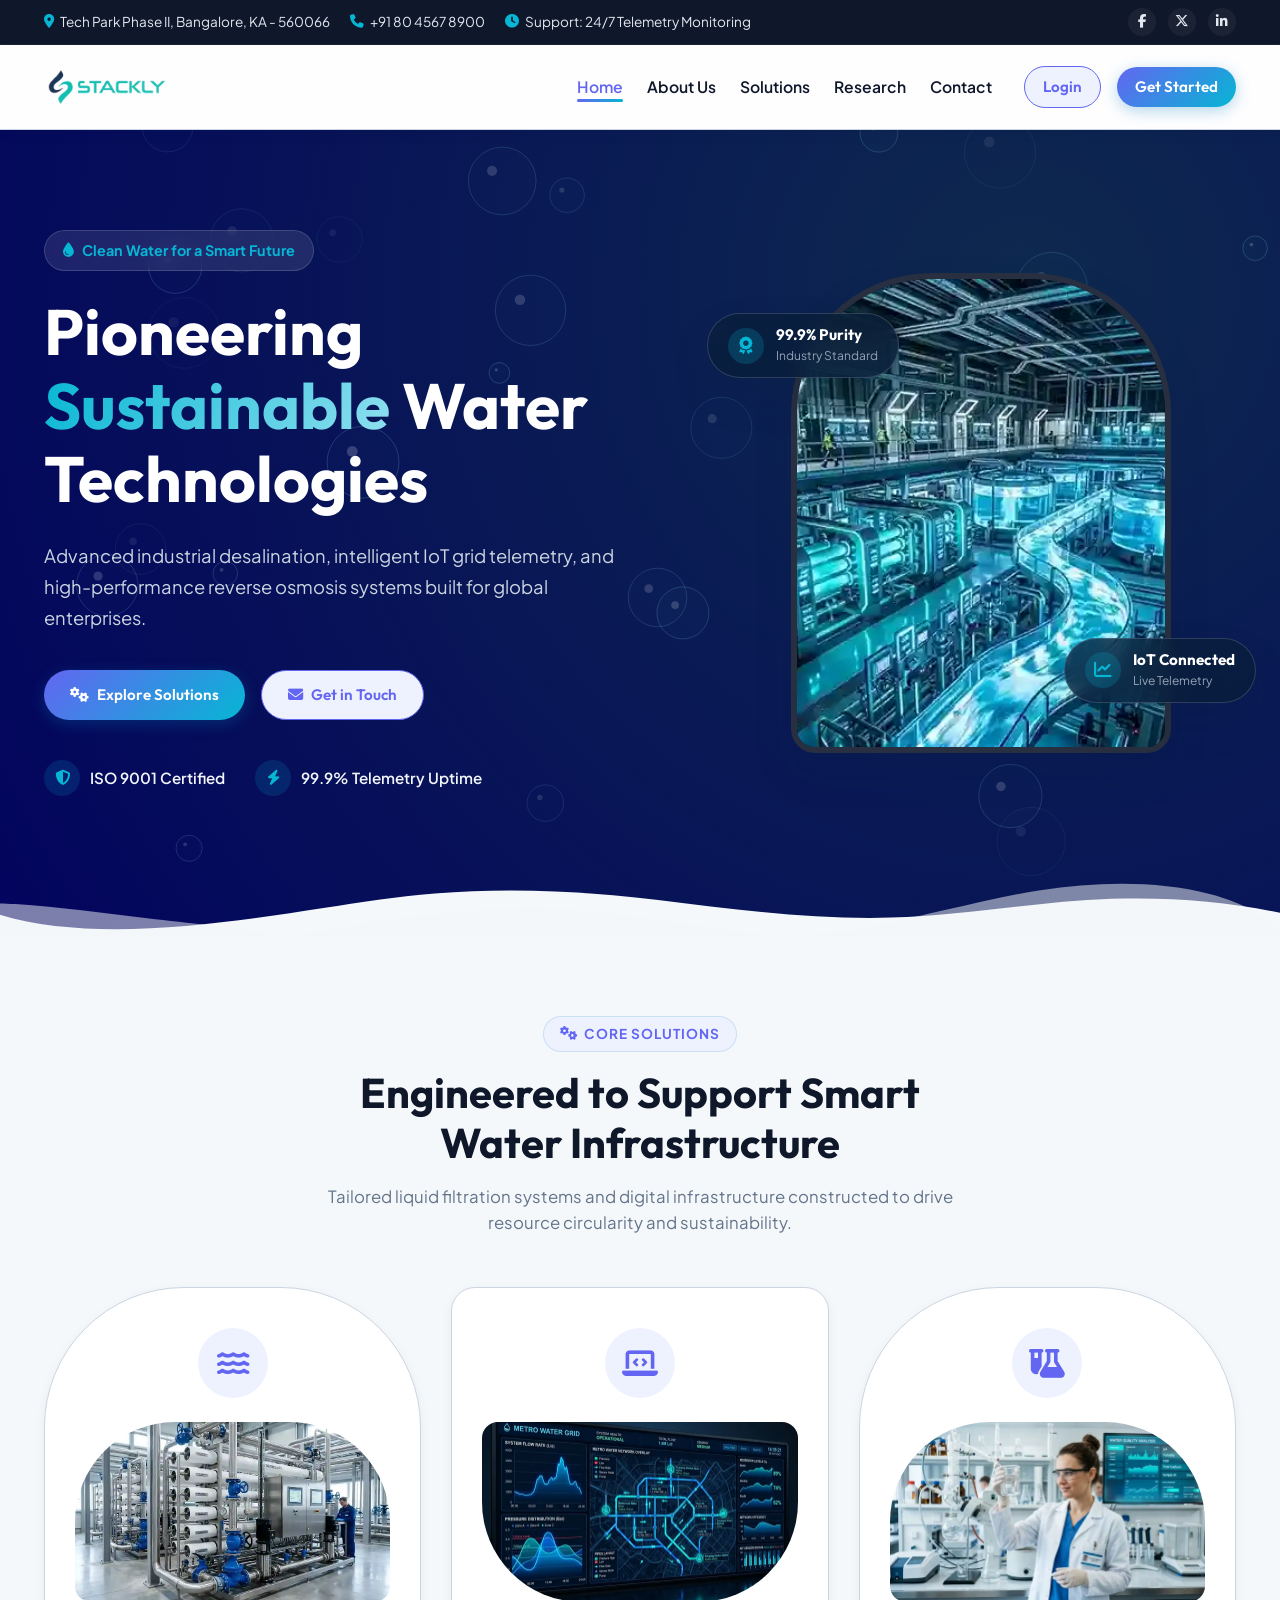
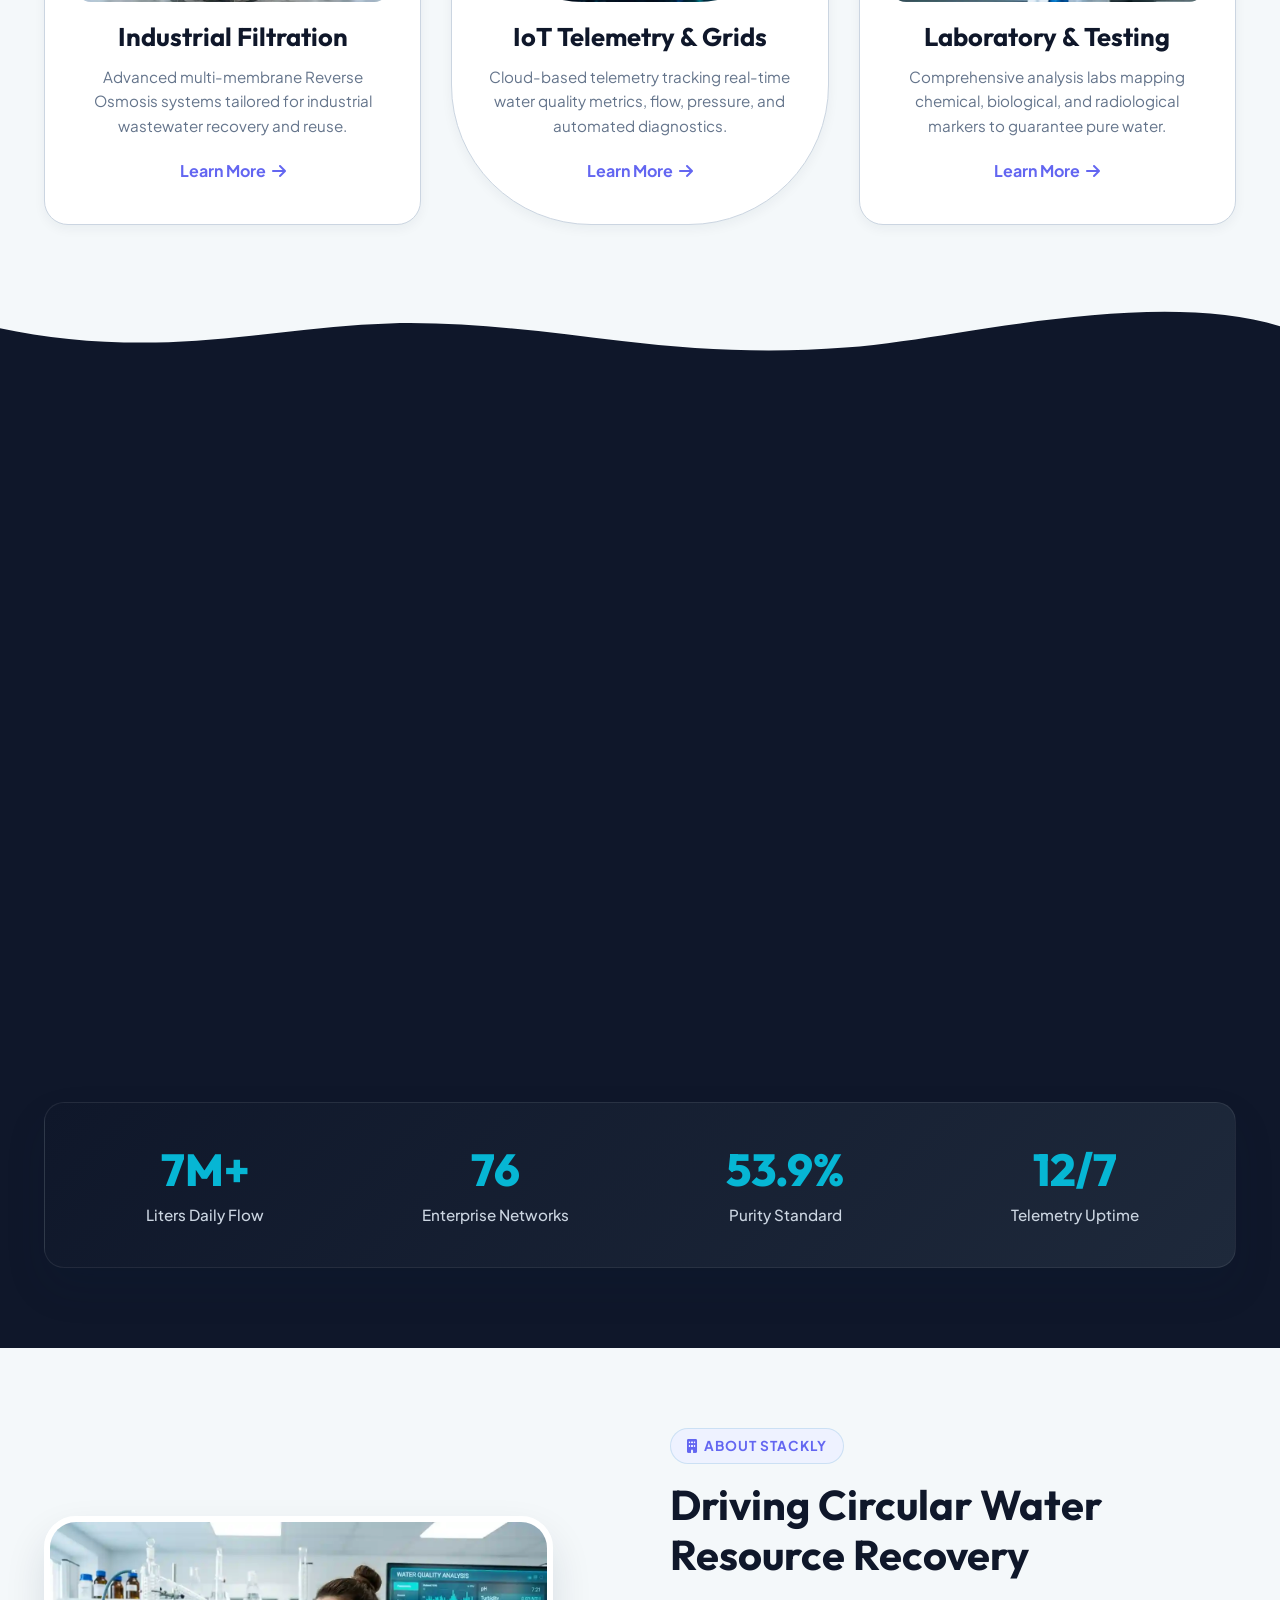
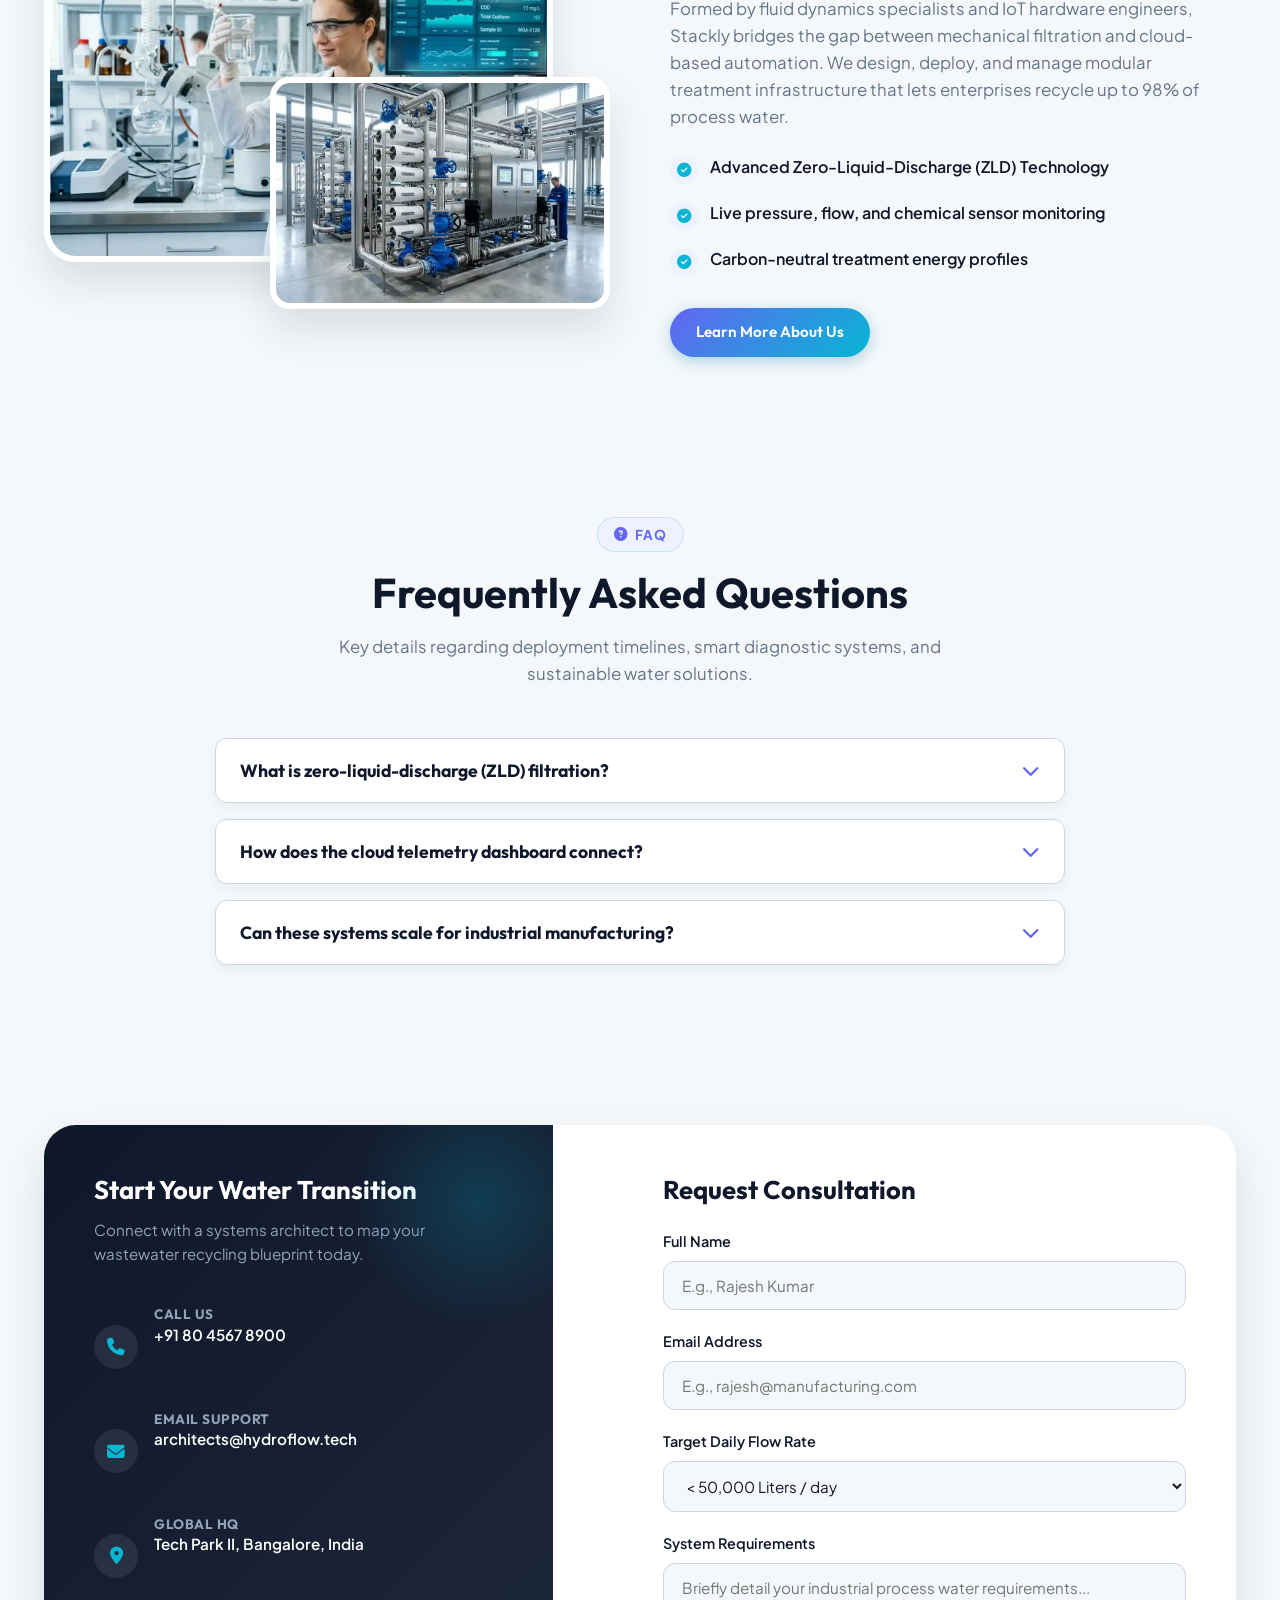
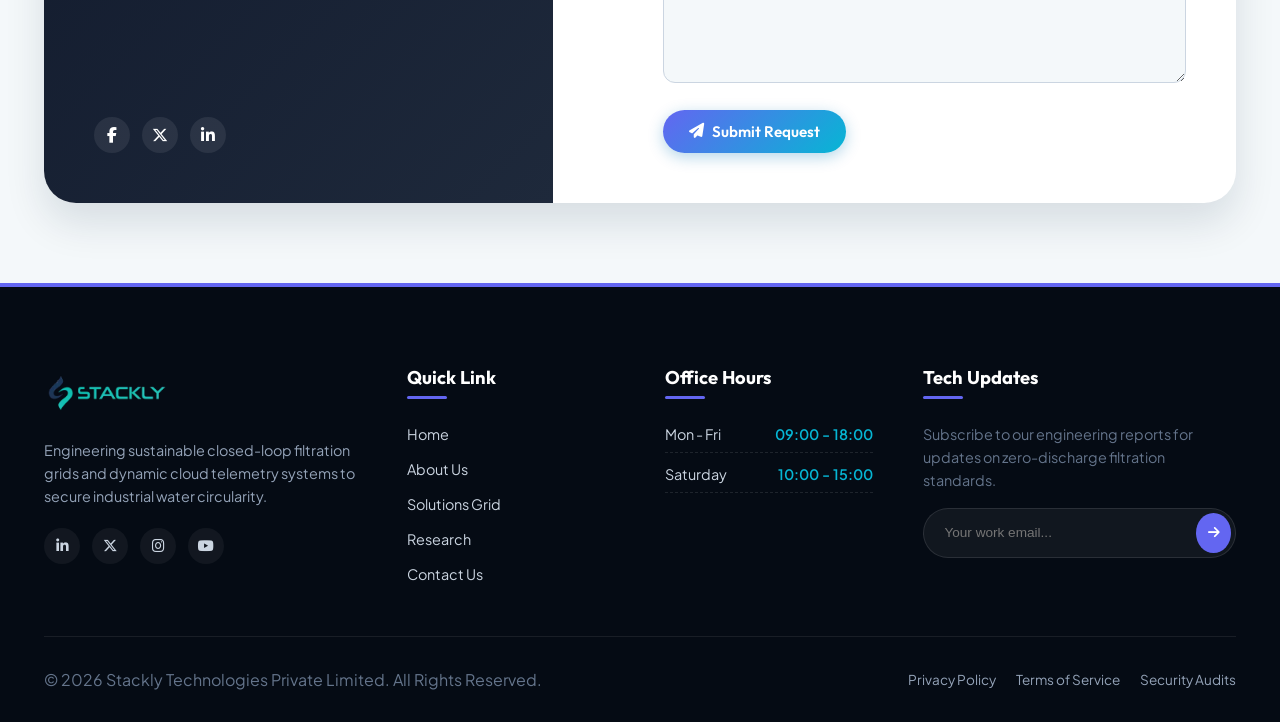
==== commit 1cfbe9b5: "hi" ====
--- a/index.html
+++ b/index.html
@@ -476,6 +476,12 @@
             <img src="assets/logo.webp" alt="Stackly logo">
           </a>
           <p>Engineering sustainable closed-loop filtration grids and dynamic cloud telemetry systems to secure industrial water circularity.</p>
+          <div class="footer-social-links" style="margin-top: 15px;">
+            <a href="404.html"><i class="fa-brands fa-linkedin-in"></i></a>
+            <a href="404.html"><i class="fa-brands fa-x-twitter"></i></a>
+            <a href="404.html"><i class="fa-brands fa-instagram"></i></a>
+            <a href="404.html"><i class="fa-brands fa-youtube"></i></a>
+          </div>
         </div>
 
         <div class="footer-col">
@@ -500,10 +506,6 @@
               <span>Saturday</span>
               <span>10:00 - 15:00</span>
             </div>
-            <div class="footer-hours-row">
-              <span>Diagnostics</span>
-              <span>24/7 Connected</span>
-            </div>
           </div>
         </div>
 
@@ -519,10 +521,10 @@
 
       <div class="footer-bottom">
         <p>&copy; 2026 Stackly Technologies Private Limited. All Rights Reserved.</p>
-        <div class="footer-social-links">
-          <a href="404.html"><i class="fa-brands fa-facebook-f"></i></a>
-          <a href="404.html"><i class="fa-brands fa-x-twitter"></i></a>
-          <a href="404.html"><i class="fa-brands fa-linkedin-in"></i></a>
+        <div class="footer-legal-links">
+          <a href="404.html">Privacy Policy</a>
+          <a href="404.html">Terms of Service</a>
+          <a href="404.html">Security Audits</a>
         </div>
       </div>
     </div>
--- a/style.css
+++ b/style.css
@@ -293,7 +293,7 @@
 }
 
 .brand-logo img {
-  height: 40px;
+  height: 52px;
   width: auto;
   transition: var(--transition-normal);
 }
@@ -1408,6 +1408,22 @@
   transform: translateY(-3px);
 }
 
+.footer-legal-links {
+  display: flex;
+  gap: 20px;
+}
+
+.footer-legal-links a {
+  color: #94a3b8;
+  font-size: 0.85rem;
+  transition: var(--transition-fast);
+  text-decoration: none;
+}
+
+.footer-legal-links a:hover {
+  color: var(--secondary);
+}
+
 /* ANIMATIONS */
 @keyframes float {
   0%, 100% { transform: translateY(0); }
@@ -1675,6 +1691,7 @@
     top: 0;
     right: -100%;
     width: 320px;
+    max-width: 100%;
     height: 100vh;
     background-color: var(--bg-white);
     flex-direction: column;
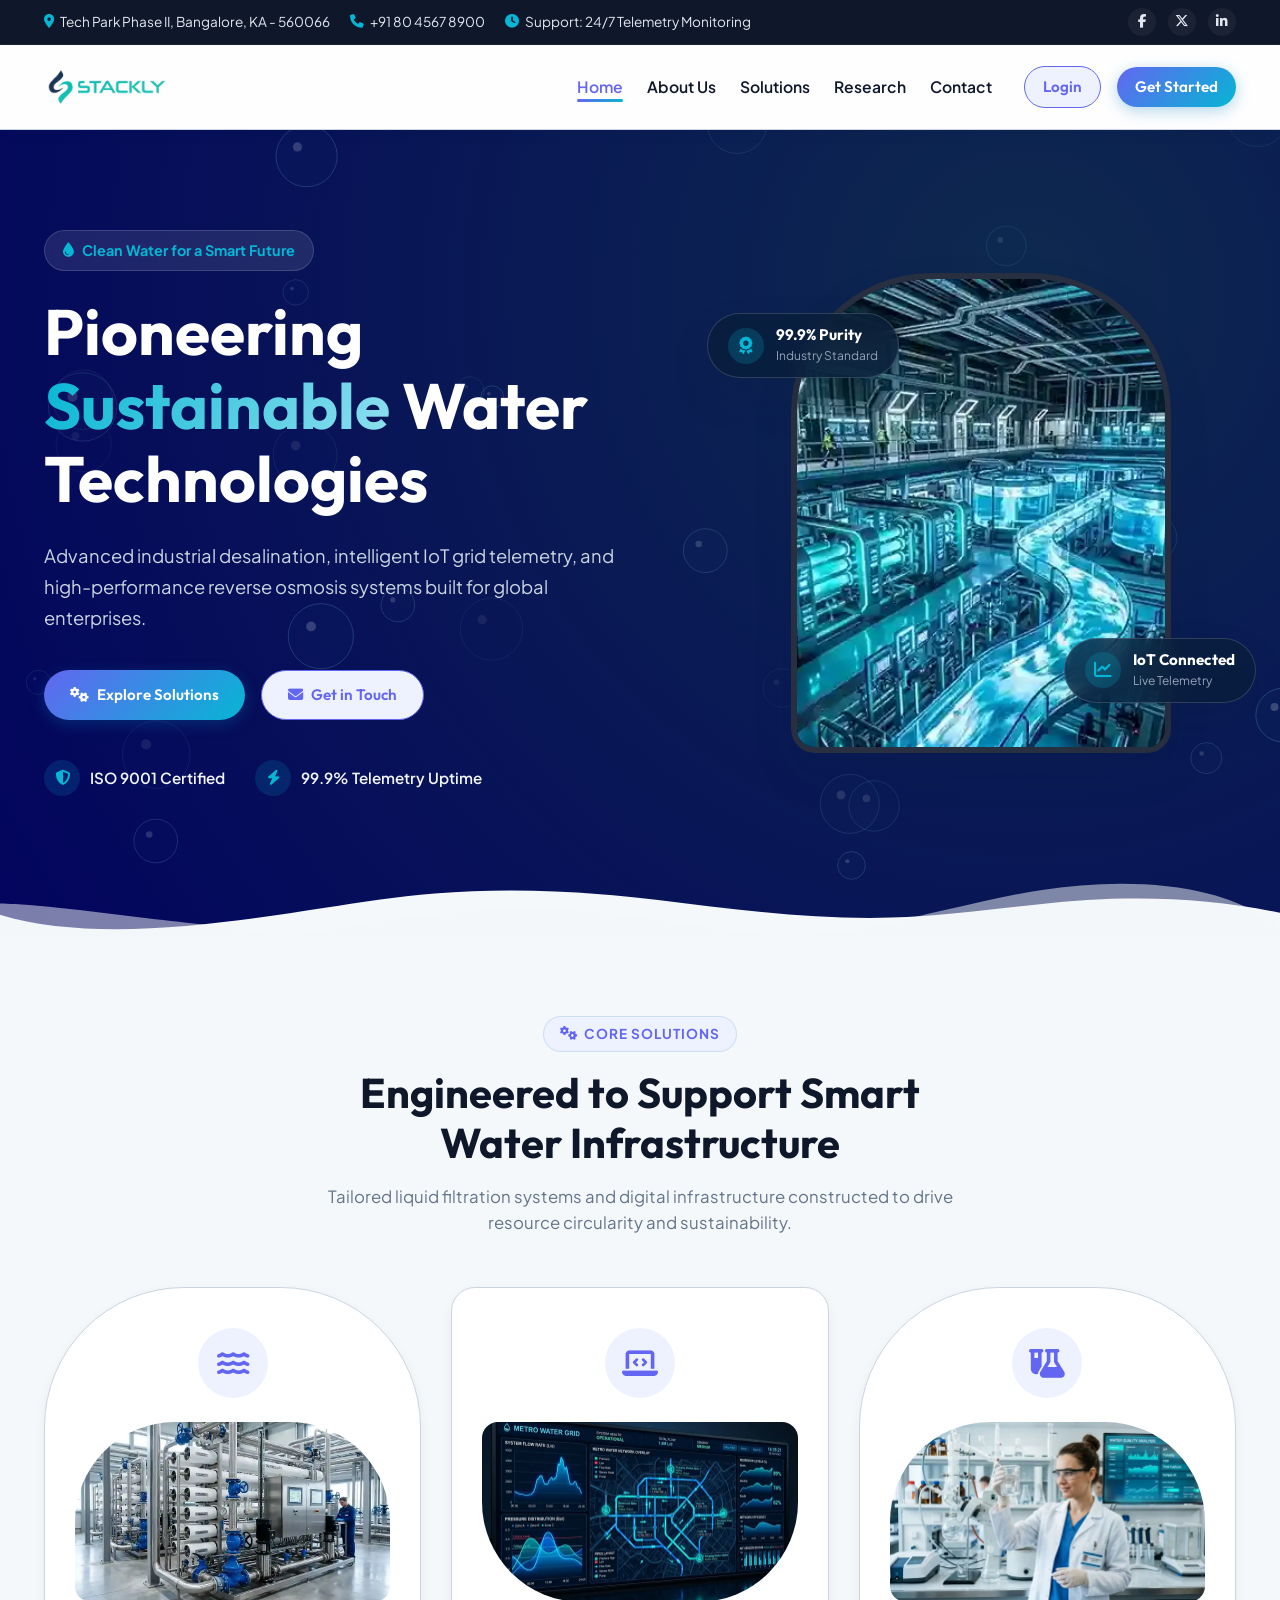
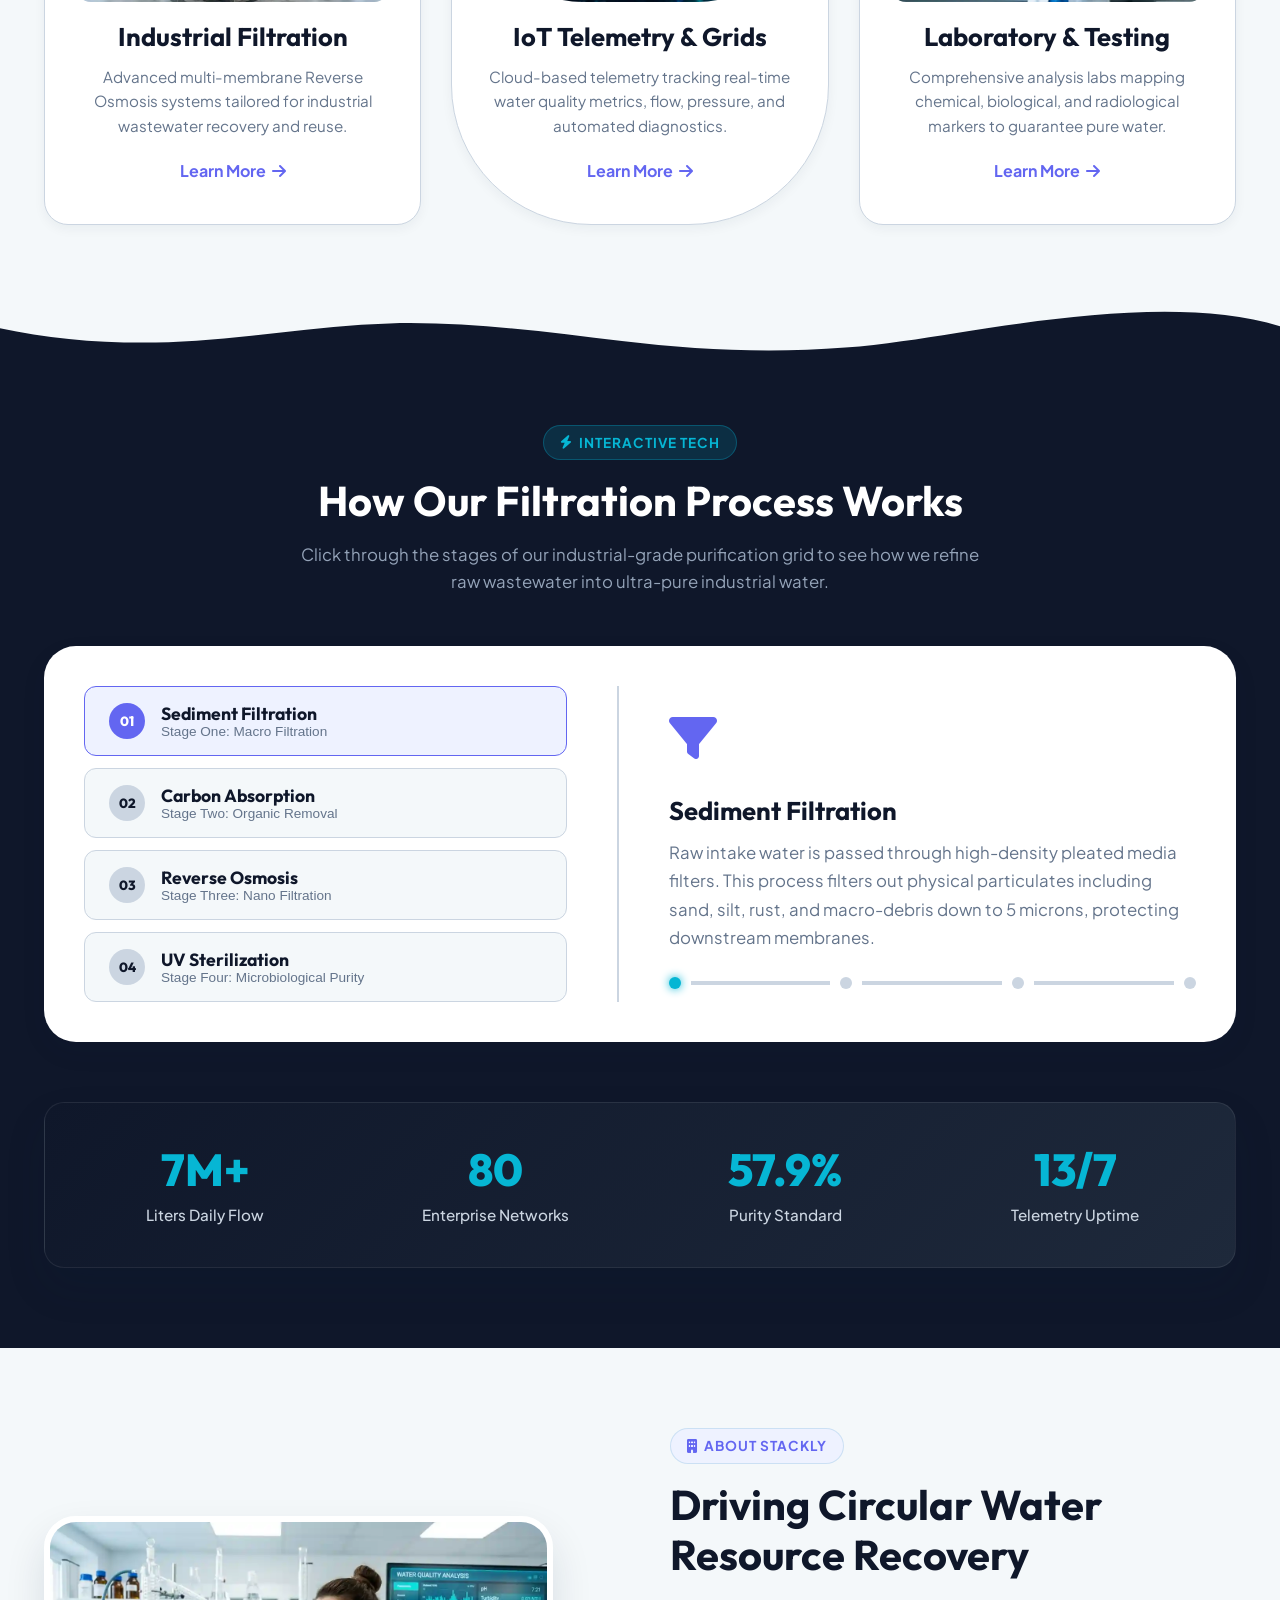
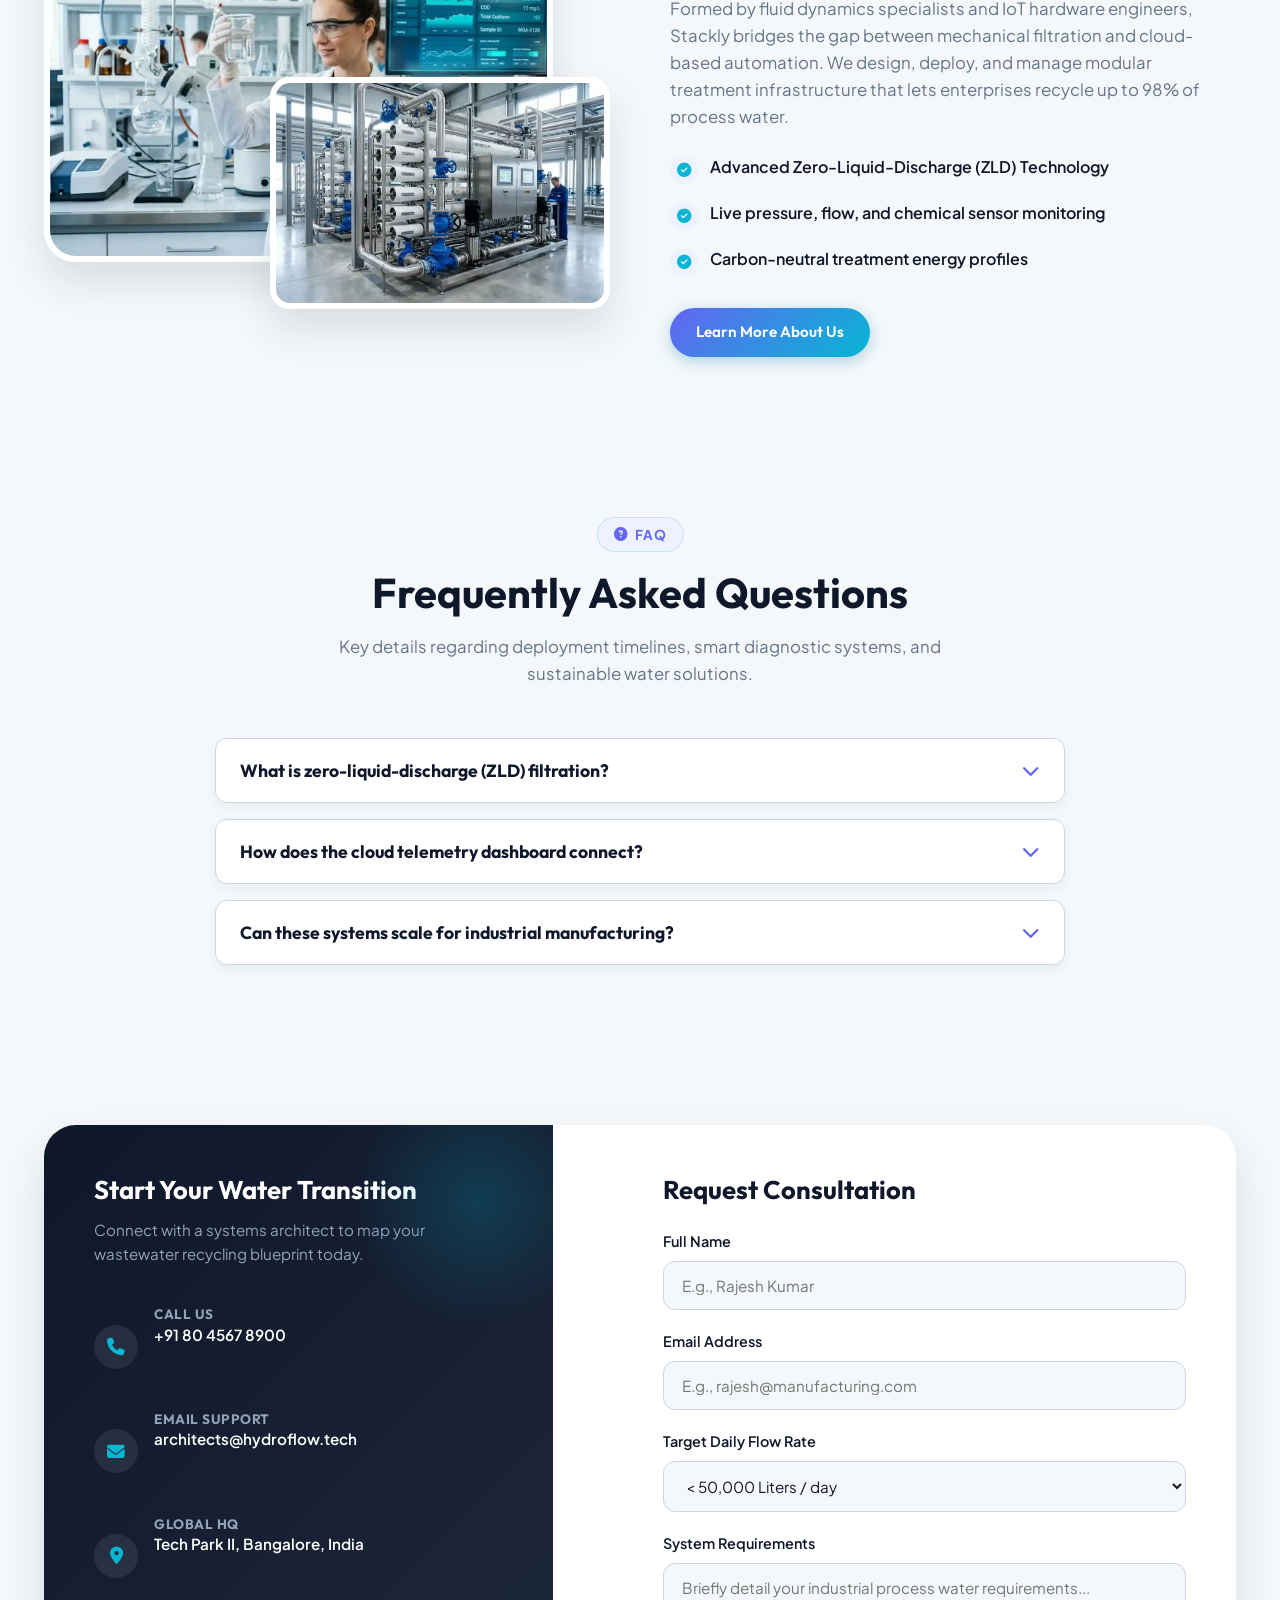
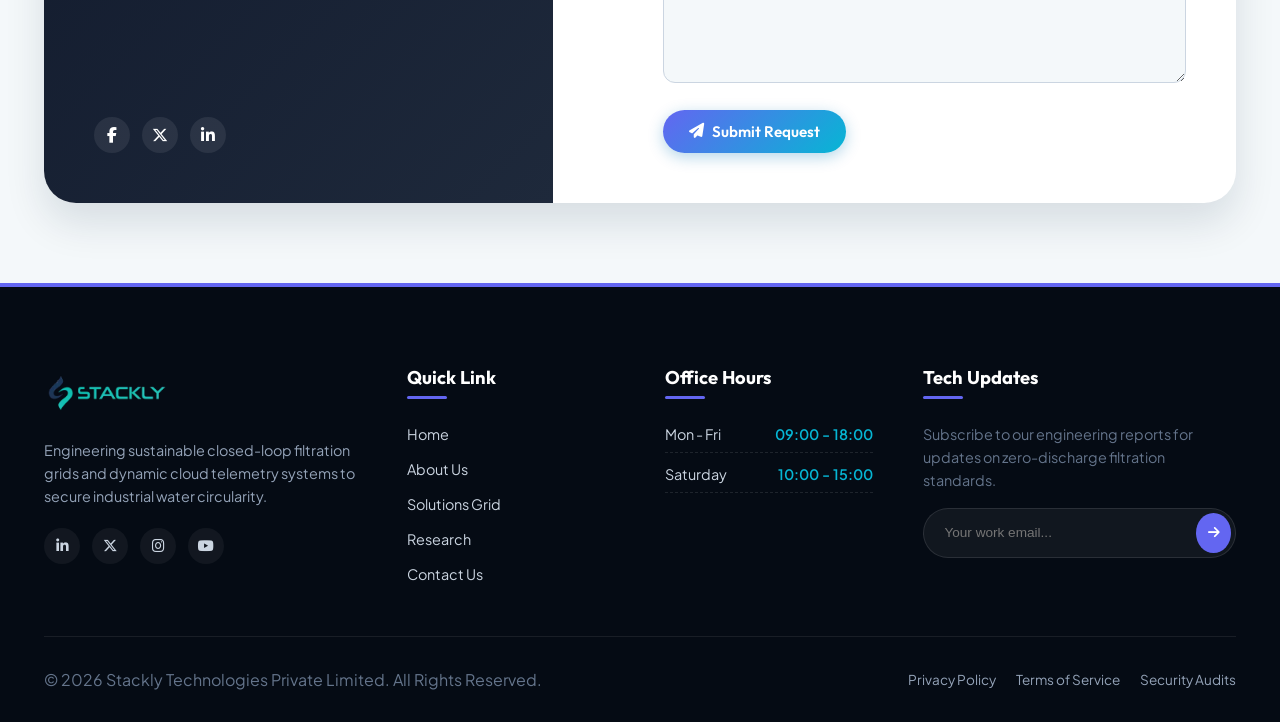
==== commit 1788ae67: "hi" ====
--- a/index.html
+++ b/index.html
@@ -457,7 +457,7 @@
 
             <div class="form-group">
               <label for="message" class="form-label">System Requirements</label>
-              <textarea id="message" class="form-control" placeholder="Briefly detail your industrial process water requirements..."></textarea>
+              <textarea id="message" class="form-control" placeholder="Briefly detail your industrial process water requirements..." required></textarea>
             </div>
 
             <button type="submit" class="btn btn-primary"><i class="fa-solid fa-paper-plane"></i> Submit Request</button>
